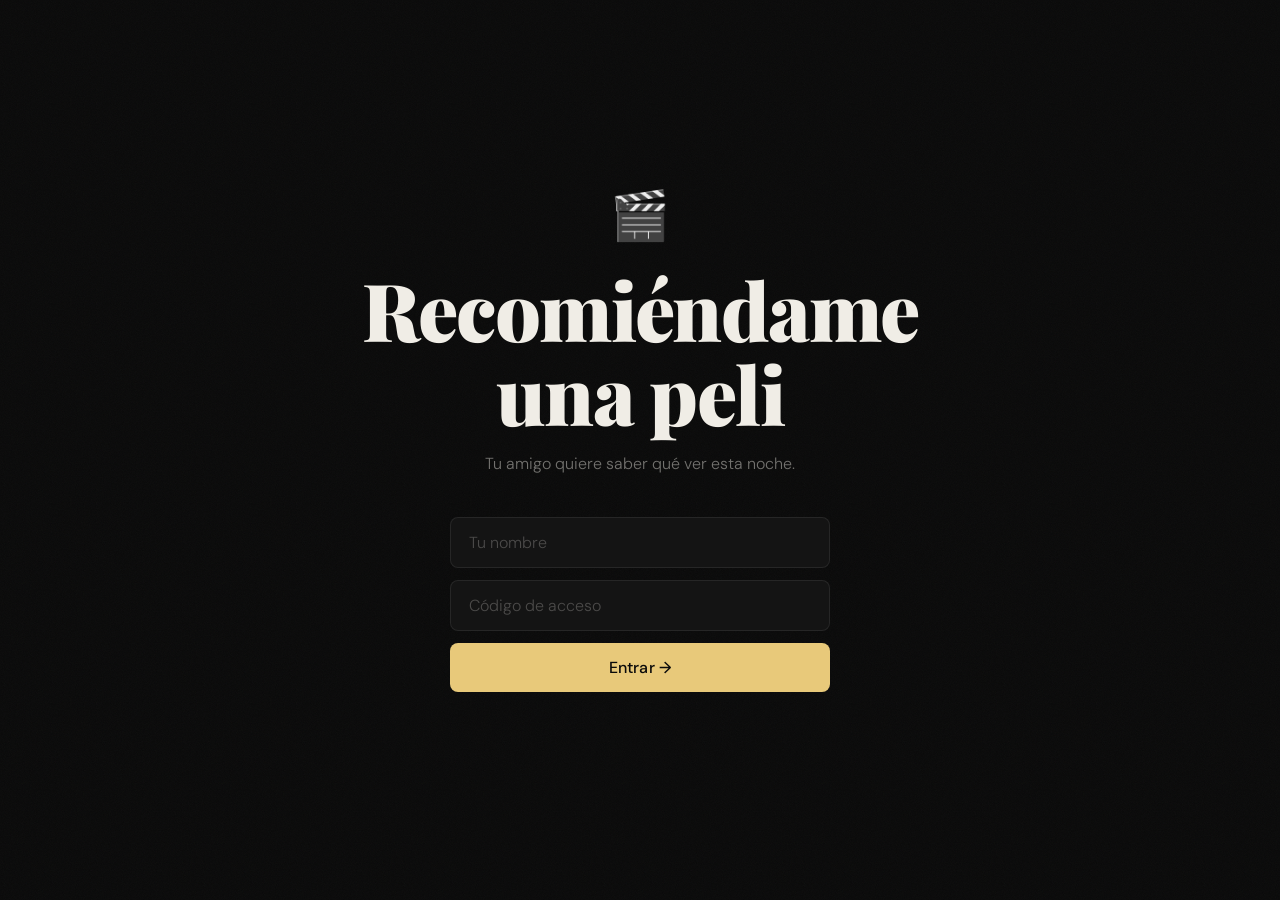
==== index.html @ 8348d316 "movierecom" ====
<!DOCTYPE html>
<html lang="es">
<head>
  <meta charset="UTF-8" />
  <meta name="viewport" content="width=device-width, initial-scale=1.0" />
  <title>Recomiéndame una peli</title>
  <link rel="preconnect" href="https://fonts.googleapis.com" />
  <link href="https://fonts.googleapis.com/css2?family=Playfair+Display:wght@700;900&family=DM+Sans:wght@300;400;500&display=swap" rel="stylesheet" />
  <link rel="stylesheet" href="style.css" />
</head>
<body>

  <!-- SCREEN: Código de acceso -->
  <div id="screen-code" class="screen active">
    <div class="noise"></div>
    <div class="center-wrap">
      <div class="brand">🎬</div>
      <h1 class="title">Recomiéndame<br/>una peli</h1>
      <p class="hint">Tu amigo quiere saber qué ver esta noche.</p>
      <div class="field-group">
        <input type="text" id="input-name" placeholder="Tu nombre" autocomplete="off" />
        <input type="password" id="input-code" placeholder="Código de acceso" />
        <button class="btn-main" onclick="enterApp()">Entrar →</button>
      </div>
      <p id="code-error" class="error-msg"></p>
    </div>
  </div>

  <!-- SCREEN: Buscar y recomendar -->
  <div id="screen-search" class="screen">
    <div class="noise"></div>
    <header class="top-bar">
      <span class="top-logo">🎬 Recomiéndame</span>
      <span class="top-user" id="top-user-name"></span>
    </header>
    <div class="search-wrap">
      <h2 class="search-title">¿Qué película me recomiendas?</h2>
      <div class="search-row">
        <input type="text" id="search-input" placeholder="Busca por título..." oninput="handleSearch(this.value)" autocomplete="off" />
        <div class="spinner" id="spinner"></div>
      </div>
      <div id="results-container"></div>
      <div id="confirm-panel" class="confirm-panel hidden">
        <div id="confirm-content"></div>
        <div id="confirm-feedback"></div>
        <div class="confirm-actions">
          <button class="btn-main" id="confirm-btn" onclick="submitRecommendation()">Sí, esta es →</button>
          <button class="btn-ghost" onclick="cancelConfirm()">Cancelar</button>
        </div>
      </div>
    </div>
  </div>

  <!-- SCREEN: Éxito -->
  <div id="screen-success" class="screen">
    <div class="noise"></div>
    <div class="center-wrap">
      <div class="success-icon">✓</div>
      <h2 class="title" style="font-size: clamp(2rem, 6vw, 3.5rem);">¡Gracias!</h2>
      <p class="hint" id="success-msg"></p>
      <button class="btn-ghost" onclick="recomendar()">Recomendar otra</button>
    </div>
  </div>

  <script src="config.js"></script>
  <script src="supabase.js"></script>
  <script src="tmdb.js"></script>
  <script src="app.js"></script>
</body>
</html>
---- style.css ----
:root {
  --bg: #0a0a0a;
  --surface: #141414;
  --surface2: #1e1e1e;
  --border: rgba(255,255,255,0.08);
  --border-hover: rgba(255,255,255,0.18);
  --text: #f0ede6;
  --text-muted: rgba(240,237,230,0.45);
  --text-dim: rgba(240,237,230,0.25);
  --accent: #e8c97a;
  --accent-dim: rgba(232,201,122,0.15);
  --red: #e85a4f;
  --green: #5acea0;
  --font-display: 'Playfair Display', Georgia, serif;
  --font-body: 'DM Sans', system-ui, sans-serif;
  --radius: 12px;
  --radius-sm: 8px;
}

*, *::before, *::after { box-sizing: border-box; margin: 0; padding: 0; }

html { font-size: 16px; }

body {
  background: var(--bg);
  color: var(--text);
  font-family: var(--font-body);
  font-weight: 300;
  min-height: 100vh;
  overflow-x: hidden;
}

.noise {
  position: fixed;
  inset: 0;
  pointer-events: none;
  z-index: 0;
  opacity: 0.035;
  background-image: url("data:image/svg+xml,%3Csvg viewBox='0 0 256 256' xmlns='http://www.w3.org/2000/svg'%3E%3Cfilter id='noise'%3E%3CfeTurbulence type='fractalNoise' baseFrequency='0.9' numOctaves='4' stitchTiles='stitch'/%3E%3C/filter%3E%3Crect width='100%25' height='100%25' filter='url(%23noise)' opacity='1'/%3E%3C/svg%3E");
  background-size: 200px 200px;
}

/* SCREENS */
.screen { display: none; min-height: 100vh; position: relative; }
.screen.active { display: flex; flex-direction: column; }

/* CENTER LAYOUT */
.center-wrap {
  flex: 1;
  display: flex;
  flex-direction: column;
  align-items: center;
  justify-content: center;
  padding: 2rem 1.5rem;
  text-align: center;
  position: relative;
  z-index: 1;
}

.brand { font-size: 3rem; margin-bottom: 1.25rem; }

.title {
  font-family: var(--font-display);
  font-size: clamp(2.5rem, 8vw, 5rem);
  font-weight: 900;
  line-height: 1.05;
  letter-spacing: -0.02em;
  color: var(--text);
  margin-bottom: 1rem;
}

.hint {
  font-size: 1rem;
  color: var(--text-muted);
  margin-bottom: 2.5rem;
  max-width: 340px;
  line-height: 1.6;
}

/* FORMS */
.field-group {
  display: flex;
  flex-direction: column;
  gap: 12px;
  width: 100%;
  max-width: 380px;
}

input[type=text],
input[type=password] {
  width: 100%;
  background: var(--surface);
  border: 1px solid var(--border);
  border-radius: var(--radius-sm);
  color: var(--text);
  font-family: var(--font-body);
  font-size: 1rem;
  font-weight: 300;
  padding: 14px 18px;
  outline: none;
  transition: border-color 0.2s;
}
input::placeholder { color: var(--text-dim); }
input:focus { border-color: var(--border-hover); }

.btn-main {
  width: 100%;
  padding: 14px 24px;
  background: var(--accent);
  color: #0a0a0a;
  border: none;
  border-radius: var(--radius-sm);
  font-family: var(--font-body);
  font-size: 1rem;
  font-weight: 500;
  cursor: pointer;
  transition: opacity 0.2s, transform 0.1s;
  letter-spacing: 0.01em;
}
.btn-main:hover { opacity: 0.88; }
.btn-main:active { transform: scale(0.98); }
.btn-main:disabled { opacity: 0.35; cursor: not-allowed; }

.btn-ghost {
  background: transparent;
  border: 1px solid var(--border);
  border-radius: var(--radius-sm);
  color: var(--text-muted);
  font-family: var(--font-body);
  font-size: 0.9rem;
  font-weight: 400;
  padding: 10px 20px;
  cursor: pointer;
  transition: border-color 0.2s, color 0.2s;
  width: 100%;
  max-width: 380px;
}
.btn-ghost:hover { border-color: var(--border-hover); color: var(--text); }
.btn-ghost.small { width: auto; padding: 6px 14px; font-size: 0.8rem; }

.error-msg {
  font-size: 0.85rem;
  color: var(--red);
  margin-top: 0.5rem;
  min-height: 1.2em;
}

/* TOP BAR */
.top-bar {
  display: flex;
  align-items: center;
  justify-content: space-between;
  padding: 1.25rem 2rem;
  border-bottom: 1px solid var(--border);
  position: sticky;
  top: 0;
  background: rgba(10,10,10,0.92);
  backdrop-filter: blur(12px);
  z-index: 10;
}
.top-logo {
  font-family: var(--font-display);
  font-size: 1.1rem;
  font-weight: 700;
  letter-spacing: -0.01em;
  color: var(--text);
}
.top-user {
  font-size: 0.85rem;
  color: var(--text-muted);
  background: var(--surface);
  border: 1px solid var(--border);
  border-radius: 20px;
  padding: 4px 14px;
}

/* SEARCH SCREEN */
.search-wrap {
  flex: 1;
  max-width: 640px;
  width: 100%;
  margin: 0 auto;
  padding: 2.5rem 1.5rem;
  position: relative;
  z-index: 1;
}
.search-title {
  font-family: var(--font-display);
  font-size: clamp(1.75rem, 5vw, 2.75rem);
  font-weight: 700;
  margin-bottom: 1.75rem;
  line-height: 1.15;
}
.search-row {
  position: relative;
  margin-bottom: 1.25rem;
}
.search-row input {
  padding-right: 48px;
  font-size: 1.05rem;
}
.spinner {
  position: absolute;
  right: 16px;
  top: 50%;
  transform: translateY(-50%);
  width: 18px;
  height: 18px;
  border: 2px solid var(--border);
  border-top-color: var(--accent);
  border-radius: 50%;
  animation: spin 0.6s linear infinite;
  display: none;
}
.spinner.active { display: block; }
@keyframes spin { to { transform: translateY(-50%) rotate(360deg); } }

/* RESULTS */
.result-item {
  display: flex;
  gap: 14px;
  align-items: flex-start;
  padding: 14px;
  border: 1px solid var(--border);
  border-radius: var(--radius);
  margin-bottom: 10px;
  cursor: pointer;
  transition: border-color 0.15s, background 0.15s;
  background: var(--surface);
}
.result-item:hover { border-color: var(--border-hover); background: var(--surface2); }
.result-item.selected { border-color: var(--accent); }
.result-item.already { opacity: 0.55; cursor: default; }

.result-poster {
  width: 44px;
  height: 66px;
  border-radius: 6px;
  object-fit: cover;
  background: var(--surface2);
  flex-shrink: 0;
}
.result-poster-ph {
  width: 44px;
  height: 66px;
  border-radius: 6px;
  background: var(--surface2);
  flex-shrink: 0;
  display: flex;
  align-items: center;
  justify-content: center;
  font-size: 1.4rem;
}
.result-body { flex: 1; min-width: 0; }
.result-title {
  font-weight: 500;
  font-size: 0.95rem;
  color: var(--text);
  margin-bottom: 3px;
}
.result-meta { font-size: 0.8rem; color: var(--text-muted); margin-bottom: 5px; }
.result-overview {
  font-size: 0.78rem;
  color: var(--text-dim);
  display: -webkit-box;
  -webkit-line-clamp: 2;
  -webkit-box-orient: vertical;
  overflow: hidden;
  line-height: 1.5;
}
.already-badge {
  display: inline-block;
  font-size: 0.72rem;
  background: rgba(232,90,79,0.15);
  color: var(--red);
  border-radius: 20px;
  padding: 2px 9px;
  margin-left: 7px;
  font-weight: 500;
}

/* CONFIRM PANEL */
.confirm-panel {
  background: var(--surface);
  border: 1px solid var(--border);
  border-radius: var(--radius);
  padding: 1.25rem;
  margin-top: 1.25rem;
}
.confirm-panel.hidden { display: none; }
.confirm-movie-row {
  display: flex;
  gap: 14px;
  align-items: flex-start;
  margin-bottom: 1rem;
}
.confirm-poster {
  width: 54px;
  height: 80px;
  border-radius: 6px;
  object-fit: cover;
  background: var(--surface2);
  flex-shrink: 0;
}
.confirm-poster-ph {
  width: 54px;
  height: 80px;
  border-radius: 6px;
  background: var(--surface2);
  flex-shrink: 0;
  display: flex;
  align-items: center;
  justify-content: center;
  font-size: 1.75rem;
}
.confirm-title {
  font-family: var(--font-display);
  font-size: 1.15rem;
  font-weight: 700;
  margin-bottom: 4px;
}
.confirm-meta { font-size: 0.82rem; color: var(--text-muted); margin-bottom: 5px; }
.confirm-overview { font-size: 0.8rem; color: var(--text-dim); line-height: 1.5; }
.confirm-actions { display: flex; gap: 10px; margin-top: 1rem; flex-wrap: wrap; }
.confirm-actions .btn-main { width: auto; flex: 1; min-width: 140px; }
.confirm-actions .btn-ghost { width: auto; }
.confirm-feedback {
  font-size: 0.85rem;
  margin-top: 0.5rem;
  min-height: 1.2em;
}
.confirm-feedback.error { color: var(--red); }
.confirm-feedback.ok { color: var(--green); }

/* SUCCESS SCREEN */
.success-icon {
  width: 72px;
  height: 72px;
  border-radius: 50%;
  background: rgba(90,206,160,0.15);
  border: 1px solid rgba(90,206,160,0.4);
  display: flex;
  align-items: center;
  justify-content: center;
  font-size: 2rem;
  color: var(--green);
  margin-bottom: 1.5rem;
}

/* PANEL */
.panel-body { }
.count-pill {
  font-size: 0.8rem;
  background: var(--accent-dim);
  color: var(--accent);
  border-radius: 20px;
  padding: 4px 12px;
}
.panel-grid {
  display: grid;
  grid-template-columns: repeat(auto-fill, minmax(280px, 1fr));
  gap: 16px;
  padding: 2rem;
  position: relative;
  z-index: 1;
}
.rec-card {
  background: var(--surface);
  border: 1px solid var(--border);
  border-radius: var(--radius);
  padding: 1rem;
  display: flex;
  gap: 14px;
  align-items: flex-start;
  transition: border-color 0.15s;
}
.rec-card:hover { border-color: var(--border-hover); }
.rec-card-poster {
  width: 54px;
  height: 80px;
  border-radius: 6px;
  object-fit: cover;
  background: var(--surface2);
  flex-shrink: 0;
}
.rec-card-poster-ph {
  width: 54px;
  height: 80px;
  border-radius: 6px;
  background: var(--surface2);
  flex-shrink: 0;
  display: flex;
  align-items: center;
  justify-content: center;
  font-size: 1.5rem;
}
.rec-card-body { flex: 1; min-width: 0; }
.rec-card-title {
  font-weight: 500;
  font-size: 0.95rem;
  margin-bottom: 3px;
  color: var(--text);
}
.rec-card-meta { font-size: 0.78rem; color: var(--text-muted); margin-bottom: 6px; }
.rec-card-who {
  font-size: 0.75rem;
  color: var(--text-dim);
  border-top: 1px solid var(--border);
  padding-top: 8px;
  margin-top: 6px;
}
.rec-card-who strong { color: var(--accent); font-weight: 500; }

.empty-state {
  grid-column: 1/-1;
  text-align: center;
  padding: 4rem 1rem;
  color: var(--text-dim);
  font-size: 0.95rem;
}

/* RESPONSIVE */
@media (max-width: 520px) {
  .top-bar { padding: 1rem 1.25rem; }
  .search-wrap { padding: 1.75rem 1.25rem; }
  .panel-grid { padding: 1.25rem; gap: 12px; }
  .confirm-actions { flex-direction: column; }
  .confirm-actions .btn-main,
  .confirm-actions .btn-ghost { width: 100%; }
}
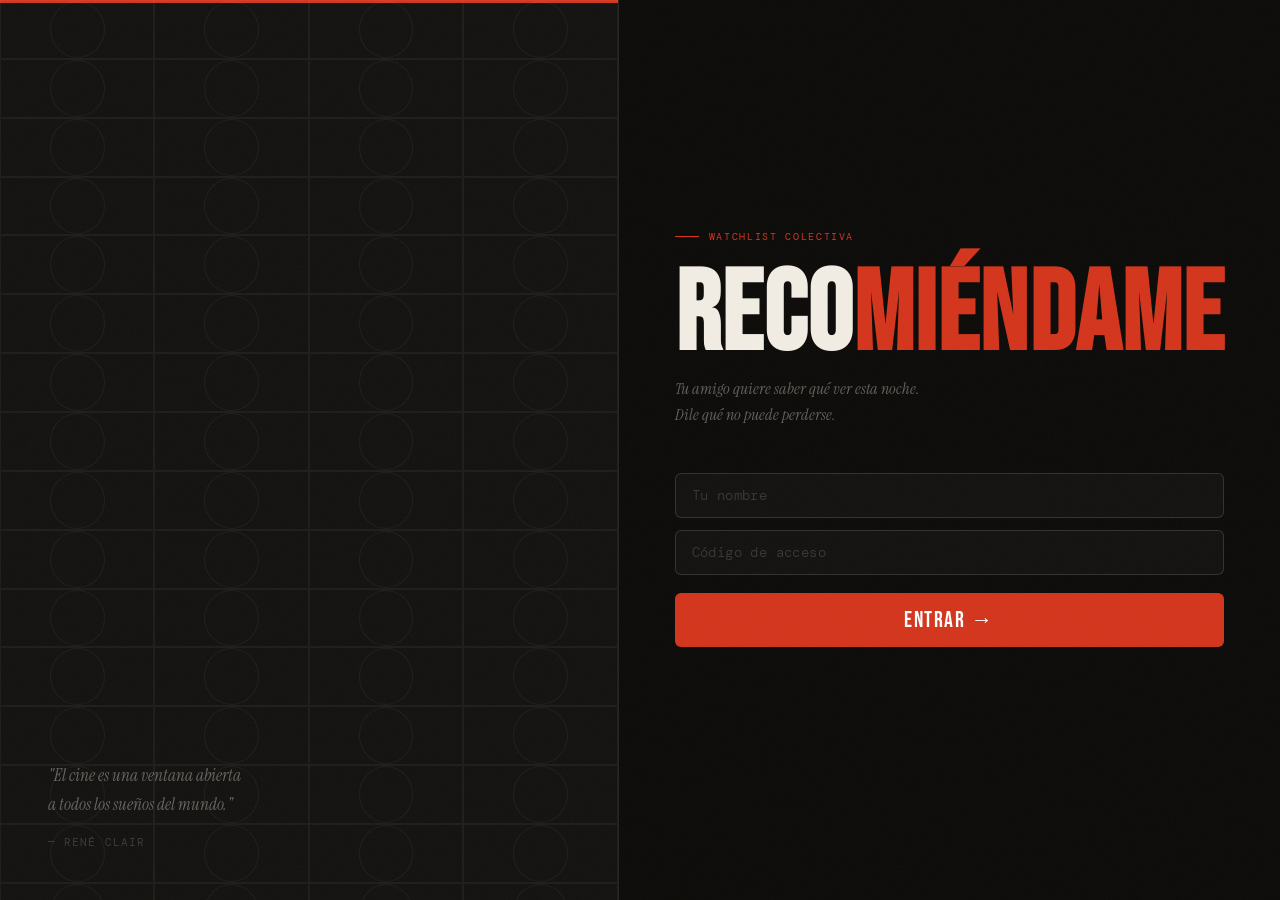
==== commit 0657e26d: "new design" ====
--- a/index.html
+++ b/index.html
@@ -4,67 +4,115 @@
   <meta charset="UTF-8" />
   <meta name="viewport" content="width=device-width, initial-scale=1.0" />
   <title>Recomiéndame una peli</title>
-  <link rel="preconnect" href="https://fonts.googleapis.com" />
-  <link href="https://fonts.googleapis.com/css2?family=Playfair+Display:wght@700;900&family=DM+Sans:wght@300;400;500&display=swap" rel="stylesheet" />
   <link rel="stylesheet" href="style.css" />
 </head>
 <body>
 
-  <!-- SCREEN: Código de acceso -->
+  <!-- ── LOGIN ──────────────────────────────────── -->
   <div id="screen-code" class="screen active">
-    <div class="noise"></div>
-    <div class="center-wrap">
-      <div class="brand">🎬</div>
-      <h1 class="title">Recomiéndame<br/>una peli</h1>
-      <p class="hint">Tu amigo quiere saber qué ver esta noche.</p>
-      <div class="field-group">
-        <input type="text" id="input-name" placeholder="Tu nombre" autocomplete="off" />
-        <input type="password" id="input-code" placeholder="Código de acceso" />
+    <div class="login-layout">
+
+      <div class="login-art">
+        <div class="login-art-stripe"></div>
+        <div class="reel-grid" id="reel-grid"></div>
+        <div class="login-art-quote">
+          "El cine es una ventana abierta<br/>a todos los sueños del mundo."
+          <cite>— René Clair</cite>
+        </div>
+      </div>
+
+      <div class="login-form-side">
+        <div class="eyebrow">Watchlist colectiva</div>
+        <h1 class="login-title">RECO<em>MIÉNDAME</em></h1>
+        <p class="login-sub">Tu amigo quiere saber qué ver esta noche.<br/>Dile qué no puede perderse.</p>
+        <div class="field">
+          <input type="text" id="input-name" placeholder="Tu nombre" autocomplete="off" />
+        </div>
+        <div class="field">
+          <input type="password" id="input-code" placeholder="Código de acceso" />
+        </div>
         <button class="btn-main" onclick="enterApp()">Entrar →</button>
+        <p id="code-error" class="error-msg"></p>
       </div>
-      <p id="code-error" class="error-msg"></p>
+
     </div>
   </div>
 
-  <!-- SCREEN: Buscar y recomendar -->
+  <!-- ── SEARCH ─────────────────────────────────── -->
   <div id="screen-search" class="screen">
-    <div class="noise"></div>
     <header class="top-bar">
-      <span class="top-logo">🎬 Recomiéndame</span>
-      <span class="top-user" id="top-user-name"></span>
+      <div class="top-logo">RECO<span>MIÉNDAME</span></div>
+      <div class="top-right">
+        <span class="top-user" id="top-user-name"></span>
+        <button class="btn-ghost sm" onclick="logoutToLogin()">Salir</button>
+      </div>
     </header>
-    <div class="search-wrap">
-      <h2 class="search-title">¿Qué película me recomiendas?</h2>
-      <div class="search-row">
-        <input type="text" id="search-input" placeholder="Busca por título..." oninput="handleSearch(this.value)" autocomplete="off" />
-        <div class="spinner" id="spinner"></div>
-      </div>
-      <div id="results-container"></div>
-      <div id="confirm-panel" class="confirm-panel hidden">
-        <div id="confirm-content"></div>
-        <div id="confirm-feedback"></div>
-        <div class="confirm-actions">
-          <button class="btn-main" id="confirm-btn" onclick="submitRecommendation()">Sí, esta es →</button>
-          <button class="btn-ghost" onclick="cancelConfirm()">Cancelar</button>
+
+    <div class="search-body">
+      <aside class="search-sidebar">
+        <div class="search-heading">¿QUÉ<em>VER?</em></div>
+        <p class="search-hint">Busca la película que le recomendarías a tu amigo. Si ya fue recomendada por alguien, aparecerá marcada.</p>
+        <div class="search-input-wrap">
+          <input type="text" id="search-input" placeholder="Busca por título…" oninput="handleSearch(this.value)" autocomplete="off" />
+          <div class="spinner" id="spinner"></div>
         </div>
-      </div>
+      </aside>
+
+      <main class="search-main">
+        <div id="results-label" class="results-label" style="display:none;">Resultados</div>
+        <div id="results-container"></div>
+
+        <div id="confirm-panel" class="confirm-panel hidden">
+          <div class="confirm-banner">
+            <div class="confirm-banner-blur" id="confirm-blur"></div>
+            <div class="confirm-banner-front">
+              <div id="confirm-front-poster"></div>
+              <div>
+                <div class="confirm-front-title" id="confirm-front-title"></div>
+                <div class="confirm-front-meta" id="confirm-front-meta"></div>
+              </div>
+            </div>
+          </div>
+          <div class="confirm-body">
+            <div class="confirm-overview-quote" id="confirm-overview"></div>
+            <div id="confirm-feedback" class="confirm-feedback"></div>
+            <div class="confirm-actions">
+              <button class="btn-main" id="confirm-btn" onclick="submitRecommendation()">Esta es →</button>
+              <button class="btn-ghost" onclick="cancelConfirm()">Cancelar</button>
+            </div>
+          </div>
+        </div>
+      </main>
     </div>
   </div>
 
-  <!-- SCREEN: Éxito -->
+  <!-- ── SUCCESS ────────────────────────────────── -->
   <div id="screen-success" class="screen">
-    <div class="noise"></div>
-    <div class="center-wrap">
-      <div class="success-icon">✓</div>
-      <h2 class="title" style="font-size: clamp(2rem, 6vw, 3.5rem);">¡Gracias!</h2>
-      <p class="hint" id="success-msg"></p>
+    <header class="top-bar">
+      <div class="top-logo">RECO<span>MIÉNDAME</span></div>
+    </header>
+    <div class="success-wrap">
+      <div class="success-circle">✓</div>
+      <h2 class="success-title">LISTO</h2>
+      <p class="success-msg" id="success-msg"></p>
       <button class="btn-ghost" onclick="recomendar()">Recomendar otra</button>
     </div>
   </div>
 
+  <script>
+    // Reel grid decorativo
+    const rg = document.getElementById('reel-grid');
+    if (rg) {
+      for (let i = 0; i < 64; i++) {
+        const d = document.createElement('div');
+        d.className = 'reel-cell';
+        rg.appendChild(d);
+      }
+    }
+  </script>
   <script src="config.js"></script>
   <script src="supabase.js"></script>
   <script src="tmdb.js"></script>
   <script src="app.js"></script>
 </body>
-</html>
+</html>
--- a/style.css
+++ b/style.css
@@ -1,430 +1,627 @@
+@import url('https://fonts.googleapis.com/css2?family=Bebas+Neue&family=Instrument+Serif:ital@0;1&family=DM+Mono:wght@300;400&display=swap');
+
 :root {
-  --bg: #0a0a0a;
-  --surface: #141414;
-  --surface2: #1e1e1e;
-  --border: rgba(255,255,255,0.08);
-  --border-hover: rgba(255,255,255,0.18);
-  --text: #f0ede6;
-  --text-muted: rgba(240,237,230,0.45);
-  --text-dim: rgba(240,237,230,0.25);
-  --accent: #e8c97a;
-  --accent-dim: rgba(232,201,122,0.15);
-  --red: #e85a4f;
-  --green: #5acea0;
-  --font-display: 'Playfair Display', Georgia, serif;
-  --font-body: 'DM Sans', system-ui, sans-serif;
-  --radius: 12px;
-  --radius-sm: 8px;
+  --bg:     #0c0b09;
+  --bg2:    #131210;
+  --bg3:    #1a1916;
+  --line:   rgba(255,255,255,0.07);
+  --line2:  rgba(255,255,255,0.13);
+  --text:   #f2ede4;
+  --muted:  rgba(242,237,228,0.38);
+  --dim:    rgba(242,237,228,0.18);
+  --accent: #d4351c;
+  --accent2:#ff5c42;
+  --gold:   #c9a84c;
+  --green:  #3ecf7a;
+  --font-h: 'Bebas Neue', 'Arial Black', sans-serif;
+  --font-b: 'Instrument Serif', Georgia, serif;
+  --font-m: 'DM Mono', 'Courier New', monospace;
+  --r:  10px;
+  --r2: 6px;
 }
 
 *, *::before, *::after { box-sizing: border-box; margin: 0; padding: 0; }
-
-html { font-size: 16px; }
+html { font-size: 16px; scroll-behavior: smooth; }
 
 body {
   background: var(--bg);
   color: var(--text);
-  font-family: var(--font-body);
-  font-weight: 300;
+  font-family: var(--font-b);
   min-height: 100vh;
   overflow-x: hidden;
 }
 
-.noise {
+body::before {
+  content: '';
   position: fixed;
   inset: 0;
   pointer-events: none;
-  z-index: 0;
-  opacity: 0.035;
-  background-image: url("data:image/svg+xml,%3Csvg viewBox='0 0 256 256' xmlns='http://www.w3.org/2000/svg'%3E%3Cfilter id='noise'%3E%3CfeTurbulence type='fractalNoise' baseFrequency='0.9' numOctaves='4' stitchTiles='stitch'/%3E%3C/filter%3E%3Crect width='100%25' height='100%25' filter='url(%23noise)' opacity='1'/%3E%3C/svg%3E");
-  background-size: 200px 200px;
+  z-index: 9999;
+  opacity: 0.038;
+  background-image: url("data:image/svg+xml,%3Csvg xmlns='http://www.w3.org/2000/svg' width='300' height='300'%3E%3Cfilter id='n'%3E%3CfeTurbulence type='fractalNoise' baseFrequency='0.75' numOctaves='4' stitchTiles='stitch'/%3E%3C/filter%3E%3Crect width='300' height='300' filter='url(%23n)'/%3E%3C/svg%3E");
+  background-size: 300px 300px;
 }
 
 /* SCREENS */
-.screen { display: none; min-height: 100vh; position: relative; }
-.screen.active { display: flex; flex-direction: column; }
-
-/* CENTER LAYOUT */
-.center-wrap {
+.screen { display: none; min-height: 100vh; flex-direction: column; }
+.screen.active { display: flex; }
+
+/* ═══ LOGIN ══════════════════════════════════════ */
+.login-layout {
   flex: 1;
+  display: grid;
+  grid-template-columns: 1fr 1fr;
+  min-height: 100vh;
+}
+@media (max-width: 700px) {
+  .login-layout { grid-template-columns: 1fr; }
+  .login-art { display: none; }
+}
+
+.login-art {
+  background: var(--bg2);
+  border-right: 1px solid var(--line);
+  position: relative;
+  overflow: hidden;
   display: flex;
   flex-direction: column;
+  justify-content: flex-end;
+  padding: 3rem;
+}
+
+.login-art-stripe {
+  position: absolute;
+  top: 0; left: 0; right: 0;
+  height: 3px;
+  background: var(--accent);
+}
+
+.reel-grid {
+  position: absolute;
+  inset: 0;
+  display: grid;
+  grid-template-columns: repeat(4, 1fr);
+  opacity: 0.05;
+  pointer-events: none;
+}
+
+.reel-cell {
+  border: 0.5px solid var(--text);
+  display: flex;
   align-items: center;
   justify-content: center;
-  padding: 2rem 1.5rem;
-  text-align: center;
+}
+
+.reel-cell::after {
+  content: '';
+  width: 36%;
+  padding-bottom: 36%;
+  border-radius: 50%;
+  border: 1px solid var(--text);
+}
+
+.login-art-quote {
+  font-family: var(--font-b);
+  font-style: italic;
+  font-size: 1.05rem;
+  color: var(--muted);
+  line-height: 1.75;
   position: relative;
   z-index: 1;
 }
-
-.brand { font-size: 3rem; margin-bottom: 1.25rem; }
-
-.title {
-  font-family: var(--font-display);
-  font-size: clamp(2.5rem, 8vw, 5rem);
-  font-weight: 900;
-  line-height: 1.05;
-  letter-spacing: -0.02em;
+.login-art-quote cite {
+  display: block;
+  font-family: var(--font-m);
+  font-style: normal;
+  font-size: 0.68rem;
+  color: var(--dim);
+  margin-top: 0.85rem;
+  letter-spacing: 0.1em;
+  text-transform: uppercase;
+}
+
+.login-form-side {
+  display: flex;
+  flex-direction: column;
+  justify-content: center;
+  padding: 3.5rem;
+}
+@media (max-width: 900px) { .login-form-side { padding: 2rem 1.75rem; } }
+
+.eyebrow {
+  font-family: var(--font-m);
+  font-size: 0.65rem;
+  letter-spacing: 0.16em;
+  text-transform: uppercase;
+  color: var(--accent);
+  margin-bottom: 1.5rem;
+  display: flex;
+  align-items: center;
+  gap: 10px;
+}
+.eyebrow::before {
+  content: '';
+  display: block;
+  width: 24px; height: 1px;
+  background: var(--accent);
+}
+
+.login-title {
+  font-family: var(--font-h);
+  font-size: clamp(3.8rem, 9vw, 7rem);
+  line-height: 0.9;
+  letter-spacing: 0.01em;
   color: var(--text);
-  margin-bottom: 1rem;
-}
-
-.hint {
+  margin-bottom: 0.5rem;
+}
+.login-title em { color: var(--accent); font-style: normal; }
+
+.login-sub {
+  font-style: italic;
   font-size: 1rem;
-  color: var(--text-muted);
-  margin-bottom: 2.5rem;
-  max-width: 340px;
-  line-height: 1.6;
-}
-
-/* FORMS */
-.field-group {
-  display: flex;
-  flex-direction: column;
-  gap: 12px;
-  width: 100%;
-  max-width: 380px;
-}
+  color: var(--muted);
+  margin-bottom: 2.75rem;
+  line-height: 1.65;
+}
+
+.field { margin-bottom: 12px; }
 
 input[type=text],
 input[type=password] {
   width: 100%;
-  background: var(--surface);
-  border: 1px solid var(--border);
-  border-radius: var(--radius-sm);
+  background: var(--bg2);
+  border: 1px solid var(--line2);
+  border-radius: var(--r2);
   color: var(--text);
-  font-family: var(--font-body);
-  font-size: 1rem;
+  font-family: var(--font-m);
+  font-size: 0.85rem;
   font-weight: 300;
-  padding: 14px 18px;
+  padding: 13px 16px;
   outline: none;
-  transition: border-color 0.2s;
-}
-input::placeholder { color: var(--text-dim); }
-input:focus { border-color: var(--border-hover); }
+  transition: border-color 0.2s, background 0.2s;
+  letter-spacing: 0.03em;
+}
+input::placeholder { color: var(--dim); }
+input:focus { border-color: var(--accent); background: var(--bg3); }
 
 .btn-main {
   width: 100%;
   padding: 14px 24px;
   background: var(--accent);
-  color: #0a0a0a;
+  color: #fff;
   border: none;
-  border-radius: var(--radius-sm);
-  font-family: var(--font-body);
-  font-size: 1rem;
-  font-weight: 500;
+  border-radius: var(--r2);
+  font-family: var(--font-h);
+  font-size: 1.35rem;
+  letter-spacing: 0.07em;
   cursor: pointer;
-  transition: opacity 0.2s, transform 0.1s;
-  letter-spacing: 0.01em;
-}
-.btn-main:hover { opacity: 0.88; }
+  transition: background 0.18s, transform 0.1s;
+  margin-top: 6px;
+}
+.btn-main:hover { background: var(--accent2); }
 .btn-main:active { transform: scale(0.98); }
-.btn-main:disabled { opacity: 0.35; cursor: not-allowed; }
+.btn-main:disabled { opacity: 0.3; cursor: not-allowed; }
 
 .btn-ghost {
   background: transparent;
-  border: 1px solid var(--border);
-  border-radius: var(--radius-sm);
-  color: var(--text-muted);
-  font-family: var(--font-body);
-  font-size: 0.9rem;
-  font-weight: 400;
-  padding: 10px 20px;
+  border: 1px solid var(--line2);
+  border-radius: var(--r2);
+  color: var(--muted);
+  font-family: var(--font-m);
+  font-size: 0.75rem;
+  letter-spacing: 0.05em;
+  padding: 9px 18px;
   cursor: pointer;
-  transition: border-color 0.2s, color 0.2s;
-  width: 100%;
-  max-width: 380px;
-}
-.btn-ghost:hover { border-color: var(--border-hover); color: var(--text); }
-.btn-ghost.small { width: auto; padding: 6px 14px; font-size: 0.8rem; }
+  transition: border-color 0.18s, color 0.18s;
+  white-space: nowrap;
+}
+.btn-ghost:hover { border-color: var(--line2); color: var(--text); }
+.btn-ghost.sm { padding: 6px 13px; font-size: 0.7rem; }
 
 .error-msg {
-  font-size: 0.85rem;
-  color: var(--red);
-  margin-top: 0.5rem;
-  min-height: 1.2em;
-}
-
-/* TOP BAR */
+  font-family: var(--font-m);
+  font-size: 0.73rem;
+  color: var(--accent2);
+  margin-top: 10px;
+  min-height: 1.1em;
+  letter-spacing: 0.02em;
+}
+
+/* ═══ TOP BAR ════════════════════════════════════ */
 .top-bar {
   display: flex;
   align-items: center;
   justify-content: space-between;
-  padding: 1.25rem 2rem;
-  border-bottom: 1px solid var(--border);
+  padding: 0 2.5rem;
+  height: 56px;
+  border-bottom: 1px solid var(--line);
   position: sticky;
   top: 0;
-  background: rgba(10,10,10,0.92);
-  backdrop-filter: blur(12px);
-  z-index: 10;
-}
+  background: rgba(12,11,9,0.94);
+  backdrop-filter: blur(18px);
+  z-index: 100;
+}
+
 .top-logo {
-  font-family: var(--font-display);
-  font-size: 1.1rem;
-  font-weight: 700;
-  letter-spacing: -0.01em;
+  font-family: var(--font-h);
+  font-size: 1.65rem;
+  letter-spacing: 0.05em;
   color: var(--text);
 }
+.top-logo span { color: var(--accent); }
+
+.top-right { display: flex; align-items: center; gap: 12px; }
+
 .top-user {
-  font-size: 0.85rem;
-  color: var(--text-muted);
-  background: var(--surface);
-  border: 1px solid var(--border);
+  font-family: var(--font-m);
+  font-size: 0.68rem;
+  color: var(--muted);
+  letter-spacing: 0.05em;
+  border: 1px solid var(--line);
   border-radius: 20px;
-  padding: 4px 14px;
-}
-
-/* SEARCH SCREEN */
-.search-wrap {
+  padding: 4px 13px;
+}
+
+.count-pill {
+  font-family: var(--font-m);
+  font-size: 0.67rem;
+  letter-spacing: 0.07em;
+  color: var(--gold);
+  border: 1px solid rgba(201,168,76,0.28);
+  border-radius: 20px;
+  padding: 4px 12px;
+}
+
+/* ═══ SEARCH LAYOUT ══════════════════════════════ */
+.search-body {
   flex: 1;
-  max-width: 640px;
-  width: 100%;
-  margin: 0 auto;
-  padding: 2.5rem 1.5rem;
-  position: relative;
-  z-index: 1;
-}
-.search-title {
-  font-family: var(--font-display);
-  font-size: clamp(1.75rem, 5vw, 2.75rem);
-  font-weight: 700;
-  margin-bottom: 1.75rem;
-  line-height: 1.15;
-}
-.search-row {
-  position: relative;
-  margin-bottom: 1.25rem;
-}
-.search-row input {
-  padding-right: 48px;
-  font-size: 1.05rem;
-}
+  display: grid;
+  grid-template-columns: 360px 1fr;
+  min-height: calc(100vh - 56px);
+}
+@media (max-width: 860px) {
+  .search-body { grid-template-columns: 1fr; }
+  .search-sidebar { position: static; height: auto; border-right: none; border-bottom: 1px solid var(--line); }
+}
+
+.search-sidebar {
+  border-right: 1px solid var(--line);
+  padding: 2.5rem 2rem;
+  display: flex;
+  flex-direction: column;
+  gap: 1.5rem;
+  position: sticky;
+  top: 56px;
+  height: calc(100vh - 56px);
+  overflow-y: auto;
+}
+
+.search-heading {
+  font-family: var(--font-h);
+  font-size: clamp(2.4rem, 5.5vw, 3.6rem);
+  line-height: 0.93;
+  letter-spacing: 0.01em;
+  color: var(--text);
+}
+.search-heading em { font-style: normal; color: var(--accent); display: block; }
+
+.search-hint {
+  font-style: italic;
+  font-size: 0.88rem;
+  color: var(--muted);
+  line-height: 1.65;
+}
+
+.search-input-wrap { position: relative; }
+.search-input-wrap input { padding-right: 42px; font-size: 0.88rem; }
+
 .spinner {
   position: absolute;
-  right: 16px;
-  top: 50%;
+  right: 13px; top: 50%;
   transform: translateY(-50%);
-  width: 18px;
-  height: 18px;
-  border: 2px solid var(--border);
+  width: 16px; height: 16px;
+  border: 2px solid var(--line2);
   border-top-color: var(--accent);
   border-radius: 50%;
-  animation: spin 0.6s linear infinite;
+  animation: spin 0.55s linear infinite;
   display: none;
 }
 .spinner.active { display: block; }
 @keyframes spin { to { transform: translateY(-50%) rotate(360deg); } }
 
-/* RESULTS */
+.search-main {
+  padding: 2.5rem;
+  overflow-y: auto;
+}
+@media (max-width: 860px) { .search-main { padding: 1.5rem 1.25rem; } }
+
+/* ═══ RESULTS ════════════════════════════════════ */
+.results-label {
+  font-family: var(--font-m);
+  font-size: 0.62rem;
+  letter-spacing: 0.13em;
+  text-transform: uppercase;
+  color: var(--dim);
+  margin-bottom: 0.9rem;
+}
+
 .result-item {
   display: flex;
-  gap: 14px;
+  gap: 13px;
   align-items: flex-start;
-  padding: 14px;
-  border: 1px solid var(--border);
-  border-radius: var(--radius);
-  margin-bottom: 10px;
+  padding: 13px;
+  border: 1px solid var(--line);
+  border-radius: var(--r);
+  margin-bottom: 9px;
   cursor: pointer;
-  transition: border-color 0.15s, background 0.15s;
-  background: var(--surface);
-}
-.result-item:hover { border-color: var(--border-hover); background: var(--surface2); }
-.result-item.selected { border-color: var(--accent); }
-.result-item.already { opacity: 0.55; cursor: default; }
-
-.result-poster {
-  width: 44px;
-  height: 66px;
-  border-radius: 6px;
-  object-fit: cover;
-  background: var(--surface2);
-  flex-shrink: 0;
-}
-.result-poster-ph {
-  width: 44px;
-  height: 66px;
-  border-radius: 6px;
-  background: var(--surface2);
-  flex-shrink: 0;
+  transition: border-color 0.14s, background 0.14s, transform 0.12s;
+  background: var(--bg2);
+  position: relative;
+  overflow: hidden;
+}
+.result-item::before {
+  content: '';
+  position: absolute;
+  left: 0; top: 0; bottom: 0;
+  width: 3px;
+  background: var(--accent);
+  transform: scaleY(0);
+  transform-origin: bottom;
+  transition: transform 0.14s;
+}
+.result-item:hover { border-color: var(--line2); background: var(--bg3); transform: translateX(3px); }
+.result-item:hover::before { transform: scaleY(1); }
+.result-item.selected { border-color: var(--accent); background: var(--bg3); transform: translateX(3px); }
+.result-item.selected::before { transform: scaleY(1); }
+.result-item.already { opacity: 0.38; cursor: default; pointer-events: none; }
+
+.result-poster { width: 44px; height: 66px; border-radius: 5px; object-fit: cover; background: var(--bg3); flex-shrink: 0; }
+.result-poster-ph { width: 44px; height: 66px; border-radius: 5px; background: var(--bg3); flex-shrink: 0; display: flex; align-items: center; justify-content: center; font-size: 1.2rem; }
+
+.result-body { flex: 1; min-width: 0; }
+.result-title { font-size: 0.94rem; color: var(--text); margin-bottom: 3px; line-height: 1.35; }
+.result-meta { font-family: var(--font-m); font-size: 0.68rem; color: var(--muted); margin-bottom: 4px; letter-spacing: 0.02em; }
+.result-overview { font-style: italic; font-size: 0.76rem; color: var(--dim); display: -webkit-box; -webkit-line-clamp: 2; -webkit-box-orient: vertical; overflow: hidden; line-height: 1.5; }
+
+.already-tag {
+  font-family: var(--font-m);
+  font-size: 0.6rem;
+  background: rgba(212,53,28,0.12);
+  color: var(--accent2);
+  border-radius: 3px;
+  padding: 2px 6px;
+  margin-left: 7px;
+  letter-spacing: 0.05em;
+  text-transform: uppercase;
+  vertical-align: middle;
+}
+
+/* ═══ CONFIRM PANEL ══════════════════════════════ */
+.confirm-panel { border: 1px solid var(--line2); border-radius: var(--r); background: var(--bg2); overflow: hidden; margin-top: 1.5rem; }
+.confirm-panel.hidden { display: none; }
+
+.confirm-banner {
+  position: relative;
+  height: 130px;
+  overflow: hidden;
+  background: var(--bg3);
+}
+.confirm-banner-blur {
+  position: absolute; inset: 0;
+  background-size: cover;
+  background-position: center;
+  filter: blur(22px) brightness(0.35) saturate(0.6);
+  transform: scale(1.15);
+}
+.confirm-banner-front {
+  position: absolute; inset: 0;
   display: flex;
   align-items: center;
-  justify-content: center;
-  font-size: 1.4rem;
-}
-.result-body { flex: 1; min-width: 0; }
-.result-title {
-  font-weight: 500;
-  font-size: 0.95rem;
-  color: var(--text);
-  margin-bottom: 3px;
-}
-.result-meta { font-size: 0.8rem; color: var(--text-muted); margin-bottom: 5px; }
-.result-overview {
-  font-size: 0.78rem;
-  color: var(--text-dim);
+  padding: 1rem 1.25rem;
+  gap: 1rem;
+  background: linear-gradient(90deg, rgba(12,11,9,0.65) 0%, transparent 100%);
+}
+.confirm-front-poster { width: 64px; height: 96px; border-radius: 6px; object-fit: cover; flex-shrink: 0; box-shadow: 0 6px 24px rgba(0,0,0,0.6); }
+.confirm-front-poster-ph { width: 64px; height: 96px; border-radius: 6px; background: var(--bg3); flex-shrink: 0; display: flex; align-items: center; justify-content: center; font-size: 1.8rem; }
+.confirm-front-title { font-family: var(--font-h); font-size: 1.5rem; letter-spacing: 0.03em; color: #fff; line-height: 1; margin-bottom: 5px; }
+.confirm-front-meta { font-family: var(--font-m); font-size: 0.68rem; color: rgba(255,255,255,0.5); letter-spacing: 0.04em; }
+
+.confirm-body { padding: 1.15rem 1.25rem; }
+
+.confirm-overview-quote {
+  font-style: italic;
+  font-size: 0.86rem;
+  color: var(--muted);
+  line-height: 1.65;
+  border-left: 2px solid var(--accent);
+  padding-left: 0.9rem;
+  margin-bottom: 1.15rem;
+}
+
+.confirm-feedback { font-family: var(--font-m); font-size: 0.73rem; margin-bottom: 0.75rem; letter-spacing: 0.02em; min-height: 1em; }
+.confirm-feedback.error { color: var(--accent2); }
+.confirm-feedback.ok    { color: var(--green); }
+
+.confirm-actions { display: flex; gap: 9px; flex-wrap: wrap; }
+.confirm-actions .btn-main { flex: 1; min-width: 110px; font-size: 1.1rem; }
+.confirm-actions .btn-ghost { flex-shrink: 0; }
+
+/* ═══ SUCCESS ════════════════════════════════════ */
+.success-wrap {
+  flex: 1;
+  display: flex; flex-direction: column;
+  align-items: center; justify-content: center;
+  padding: 3rem 2rem;
+  text-align: center;
+}
+.success-circle {
+  width: 86px; height: 86px;
+  border-radius: 50%;
+  border: 1px solid rgba(62,207,122,0.32);
+  background: rgba(62,207,122,0.07);
+  display: flex; align-items: center; justify-content: center;
+  font-size: 2rem; color: var(--green);
+  margin-bottom: 1.75rem;
+  animation: popIn 0.42s cubic-bezier(0.34, 1.56, 0.64, 1);
+}
+@keyframes popIn { from { transform: scale(0.5); opacity: 0; } to { transform: scale(1); opacity: 1; } }
+
+.success-title { font-family: var(--font-h); font-size: clamp(3.2rem, 10vw, 6.5rem); letter-spacing: 0.02em; color: var(--text); margin-bottom: 0.65rem; }
+.success-msg { font-style: italic; font-size: 1rem; color: var(--muted); margin-bottom: 2.5rem; max-width: 360px; line-height: 1.65; }
+
+/* ═══ PANEL ══════════════════════════════════════ */
+.panel-filters {
+  display: flex;
+  align-items: center;
+  gap: 8px;
+  padding: 0.8rem 2.5rem;
+  border-bottom: 1px solid var(--line);
+  overflow-x: auto;
+}
+
+.filter-btn {
+  font-family: var(--font-m);
+  font-size: 0.67rem;
+  letter-spacing: 0.08em;
+  text-transform: uppercase;
+  padding: 5px 13px;
+  border: 1px solid var(--line2);
+  border-radius: 20px;
+  background: transparent;
+  color: var(--muted);
+  cursor: pointer;
+  white-space: nowrap;
+  transition: all 0.14s;
+}
+.filter-btn:hover { color: var(--text); border-color: var(--line2); }
+.filter-btn.active                 { background: var(--bg3); color: var(--text); }
+.filter-btn.active.f-liked         { color: var(--green);  border-color: rgba(62,207,122,0.4);  background: rgba(62,207,122,0.07); }
+.filter-btn.active.f-disliked      { color: var(--accent2); border-color: rgba(255,92,66,0.4);   background: rgba(255,92,66,0.07); }
+.filter-btn.active.f-downloaded    { color: var(--gold);   border-color: rgba(201,168,76,0.4); background: rgba(201,168,76,0.07); }
+
+.panel-content { padding: 2.5rem; }
+@media (max-width: 640px) {
+  .panel-content { padding: 1.25rem; }
+  .panel-filters { padding: 0.75rem 1.25rem; }
+  .top-bar { padding: 0 1.25rem; }
+}
+
+.section-label {
+  font-family: var(--font-m);
+  font-size: 0.6rem;
+  letter-spacing: 0.14em;
+  text-transform: uppercase;
+  color: var(--dim);
+  margin-bottom: 1.1rem;
+  padding-bottom: 0.7rem;
+  border-bottom: 1px solid var(--line);
+}
+
+.movie-grid {
+  display: grid;
+  grid-template-columns: repeat(auto-fill, minmax(305px, 1fr));
+  gap: 1px;
+  background: var(--line);
+  border: 1px solid var(--line);
+  border-radius: var(--r);
+  overflow: hidden;
+  margin-bottom: 2.5rem;
+}
+
+.movie-card {
+  background: var(--bg2);
+  display: flex;
+  flex-direction: column;
+  position: relative;
+  transition: background 0.14s;
+}
+.movie-card:hover { background: var(--bg3); }
+
+.movie-card-top { display: flex; }
+
+.movie-card-poster-col { flex-shrink: 0; width: 72px; }
+.movie-card-poster { width: 72px; height: 108px; object-fit: cover; display: block; }
+.movie-card-poster-ph { width: 72px; height: 108px; background: var(--bg3); display: flex; align-items: center; justify-content: center; font-size: 1.5rem; }
+
+.movie-card-info {
+  flex: 1; min-width: 0;
+  padding: 0.9rem 1rem;
+  display: flex; flex-direction: column; gap: 3px;
+}
+
+.movie-card-year { font-family: var(--font-m); font-size: 0.62rem; letter-spacing: 0.1em; color: var(--accent); text-transform: uppercase; }
+.movie-card-title { font-size: 0.95rem; color: var(--text); line-height: 1.3; }
+.movie-card-rating { font-family: var(--font-m); font-size: 0.68rem; color: var(--muted); letter-spacing: 0.02em; }
+.movie-card-who { margin-top: auto; font-family: var(--font-m); font-size: 0.62rem; color: var(--dim); letter-spacing: 0.02em; }
+.movie-card-who strong { color: var(--muted); }
+
+.movie-card-overview {
+  font-style: italic;
+  font-size: 0.76rem;
+  color: var(--dim);
+  padding: 0.65rem 1rem;
+  line-height: 1.55;
+  border-top: 1px solid var(--line);
   display: -webkit-box;
   -webkit-line-clamp: 2;
   -webkit-box-orient: vertical;
   overflow: hidden;
-  line-height: 1.5;
-}
-.already-badge {
-  display: inline-block;
-  font-size: 0.72rem;
-  background: rgba(232,90,79,0.15);
-  color: var(--red);
-  border-radius: 20px;
-  padding: 2px 9px;
-  margin-left: 7px;
-  font-weight: 500;
-}
-
-/* CONFIRM PANEL */
-.confirm-panel {
-  background: var(--surface);
-  border: 1px solid var(--border);
-  border-radius: var(--radius);
-  padding: 1.25rem;
-  margin-top: 1.25rem;
-}
-.confirm-panel.hidden { display: none; }
-.confirm-movie-row {
-  display: flex;
-  gap: 14px;
-  align-items: flex-start;
-  margin-bottom: 1rem;
-}
-.confirm-poster {
-  width: 54px;
-  height: 80px;
-  border-radius: 6px;
-  object-fit: cover;
-  background: var(--surface2);
-  flex-shrink: 0;
-}
-.confirm-poster-ph {
-  width: 54px;
-  height: 80px;
-  border-radius: 6px;
-  background: var(--surface2);
-  flex-shrink: 0;
-  display: flex;
+}
+
+/* Status buttons row */
+.movie-card-status {
+  display: flex;
+  border-top: 1px solid var(--line);
+}
+
+.status-btn {
+  flex: 1;
+  padding: 9px 4px;
+  background: transparent;
+  border: none;
+  border-right: 1px solid var(--line);
+  font-family: var(--font-m);
+  font-size: 0.58rem;
+  letter-spacing: 0.06em;
+  text-transform: uppercase;
+  color: var(--dim);
+  cursor: pointer;
+  transition: background 0.14s, color 0.14s;
+  display: flex;
+  flex-direction: column;
   align-items: center;
-  justify-content: center;
-  font-size: 1.75rem;
-}
-.confirm-title {
-  font-family: var(--font-display);
-  font-size: 1.15rem;
-  font-weight: 700;
-  margin-bottom: 4px;
-}
-.confirm-meta { font-size: 0.82rem; color: var(--text-muted); margin-bottom: 5px; }
-.confirm-overview { font-size: 0.8rem; color: var(--text-dim); line-height: 1.5; }
-.confirm-actions { display: flex; gap: 10px; margin-top: 1rem; flex-wrap: wrap; }
-.confirm-actions .btn-main { width: auto; flex: 1; min-width: 140px; }
-.confirm-actions .btn-ghost { width: auto; }
-.confirm-feedback {
-  font-size: 0.85rem;
-  margin-top: 0.5rem;
-  min-height: 1.2em;
-}
-.confirm-feedback.error { color: var(--red); }
-.confirm-feedback.ok { color: var(--green); }
-
-/* SUCCESS SCREEN */
-.success-icon {
-  width: 72px;
-  height: 72px;
+  gap: 3px;
+}
+.status-btn:last-child { border-right: none; }
+.status-btn:hover { background: var(--bg3); color: var(--muted); }
+
+.status-icon { font-size: 0.95rem; line-height: 1; }
+
+.status-btn.s-dl   { color: var(--gold);   background: rgba(201,168,76,0.06); }
+.status-btn.s-like { color: var(--green);  background: rgba(62,207,122,0.06); }
+.status-btn.s-bad  { color: var(--accent2); background: rgba(255,92,66,0.06); }
+
+/* Saving indicator */
+.save-dot {
+  position: absolute;
+  top: 7px; right: 7px;
+  width: 6px; height: 6px;
   border-radius: 50%;
-  background: rgba(90,206,160,0.15);
-  border: 1px solid rgba(90,206,160,0.4);
-  display: flex;
-  align-items: center;
-  justify-content: center;
-  font-size: 2rem;
-  color: var(--green);
-  margin-bottom: 1.5rem;
-}
-
-/* PANEL */
-.panel-body { }
-.count-pill {
-  font-size: 0.8rem;
-  background: var(--accent-dim);
-  color: var(--accent);
-  border-radius: 20px;
-  padding: 4px 12px;
-}
-.panel-grid {
-  display: grid;
-  grid-template-columns: repeat(auto-fill, minmax(280px, 1fr));
-  gap: 16px;
-  padding: 2rem;
-  position: relative;
-  z-index: 1;
-}
-.rec-card {
-  background: var(--surface);
-  border: 1px solid var(--border);
-  border-radius: var(--radius);
-  padding: 1rem;
-  display: flex;
-  gap: 14px;
-  align-items: flex-start;
-  transition: border-color 0.15s;
-}
-.rec-card:hover { border-color: var(--border-hover); }
-.rec-card-poster {
-  width: 54px;
-  height: 80px;
-  border-radius: 6px;
-  object-fit: cover;
-  background: var(--surface2);
-  flex-shrink: 0;
-}
-.rec-card-poster-ph {
-  width: 54px;
-  height: 80px;
-  border-radius: 6px;
-  background: var(--surface2);
-  flex-shrink: 0;
-  display: flex;
-  align-items: center;
-  justify-content: center;
-  font-size: 1.5rem;
-}
-.rec-card-body { flex: 1; min-width: 0; }
-.rec-card-title {
-  font-weight: 500;
+  background: var(--accent);
+  animation: blink 0.9s ease infinite;
+  display: none;
+}
+.save-dot.on { display: block; }
+@keyframes blink { 0%,100% { opacity:1; transform:scale(1); } 50% { opacity:0.3; transform:scale(1.6); } }
+
+.empty-state {
+  text-align: center;
+  padding: 5rem 2rem;
+  color: var(--dim);
+  font-style: italic;
   font-size: 0.95rem;
-  margin-bottom: 3px;
-  color: var(--text);
-}
-.rec-card-meta { font-size: 0.78rem; color: var(--text-muted); margin-bottom: 6px; }
-.rec-card-who {
-  font-size: 0.75rem;
-  color: var(--text-dim);
-  border-top: 1px solid var(--border);
-  padding-top: 8px;
-  margin-top: 6px;
-}
-.rec-card-who strong { color: var(--accent); font-weight: 500; }
-
-.empty-state {
-  grid-column: 1/-1;
-  text-align: center;
-  padding: 4rem 1rem;
-  color: var(--text-dim);
-  font-size: 0.95rem;
-}
-
-/* RESPONSIVE */
-@media (max-width: 520px) {
-  .top-bar { padding: 1rem 1.25rem; }
-  .search-wrap { padding: 1.75rem 1.25rem; }
-  .panel-grid { padding: 1.25rem; gap: 12px; }
-  .confirm-actions { flex-direction: column; }
-  .confirm-actions .btn-main,
-  .confirm-actions .btn-ghost { width: 100%; }
-}
+}
+
+::-webkit-scrollbar { width: 3px; height: 3px; }
+::-webkit-scrollbar-track { background: transparent; }
+::-webkit-scrollbar-thumb { background: var(--line2); border-radius: 4px; }
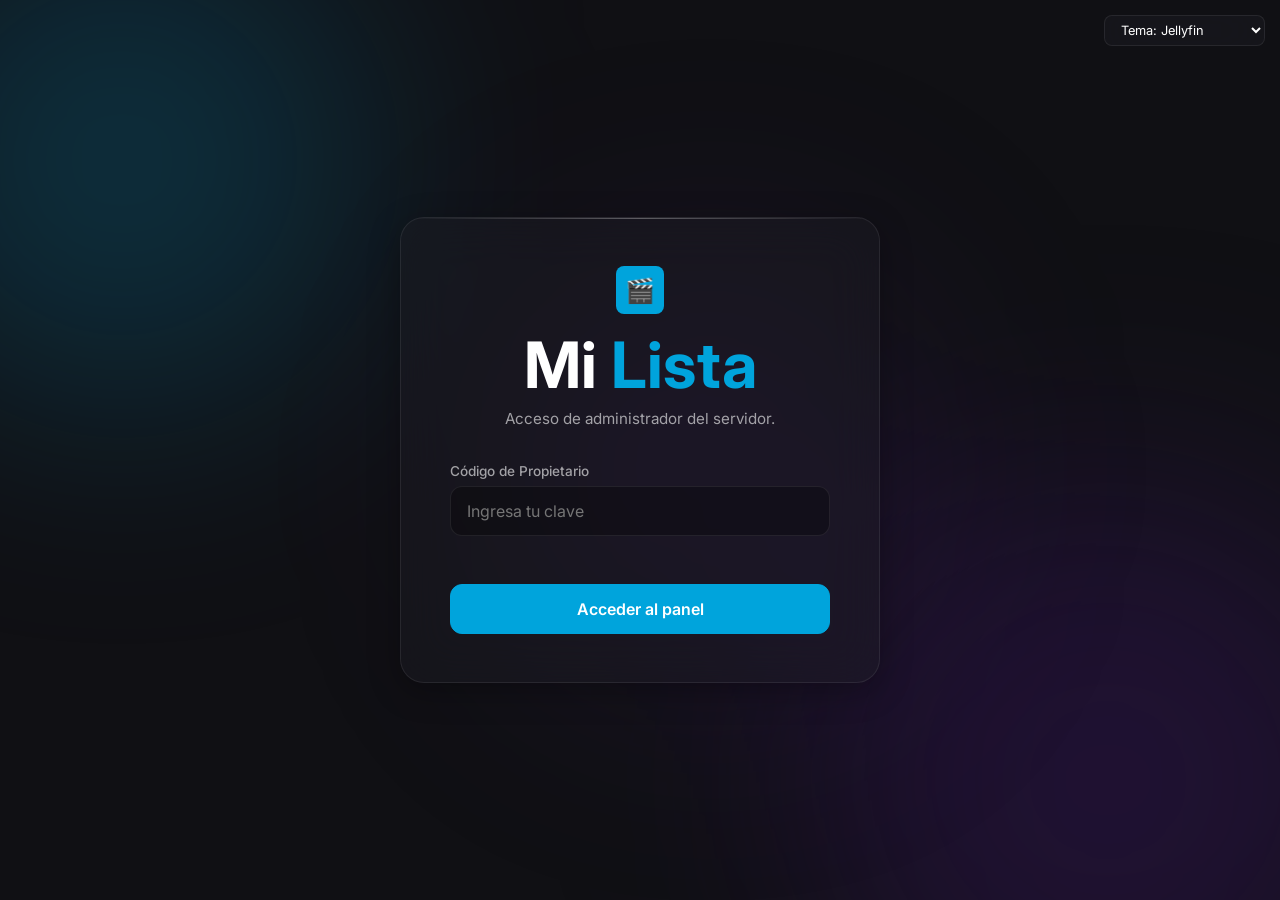
==== commit 97434212: "?" ====
--- a/index.html
+++ b/index.html
@@ -1,118 +1,90 @@
 <!DOCTYPE html>
-<html lang="es">
+<html lang="es" data-theme="jellyfin">
 <head>
   <meta charset="UTF-8" />
   <meta name="viewport" content="width=device-width, initial-scale=1.0" />
-  <title>Recomiéndame una peli</title>
+  <title>Mi lista — Recomiéndame</title>
+  
+  <!-- Fuentes para todos los temas -->
+  <link rel="preconnect" href="https://fonts.googleapis.com" />
+  <link rel="preconnect" href="https://fonts.gstatic.com" crossorigin />
+  <link href="https://fonts.googleapis.com/css2?family=Inter:wght@300;400;500;600;700&family=Playfair+Display:wght@700;900&family=VT323&family=Bebas+Neue&family=DM+Sans:wght@300;400;500&display=swap" rel="stylesheet" />
+  
   <link rel="stylesheet" href="style.css" />
 </head>
-<body>
+<body class="panel-body">
 
-  <!-- ── LOGIN ──────────────────────────────────── -->
-  <div id="screen-code" class="screen active">
-    <div class="login-layout">
+  <div class="theme-backgrounds">
+    <div class="bg-orb orb-cyan"></div>
+    <div class="bg-orb orb-purple"></div>
+    <div class="bg-orb orb-light"></div>
+    <div class="bg-noise"></div>
+    <div class="bg-crt-lines"></div>
+  </div>
 
-      <div class="login-art">
-        <div class="login-art-stripe"></div>
-        <div class="reel-grid" id="reel-grid"></div>
-        <div class="login-art-quote">
-          "El cine es una ventana abierta<br/>a todos los sueños del mundo."
-          <cite>— René Clair</cite>
+  <div class="theme-switcher">
+    <select id="theme-select" onchange="changeTheme(this.value)">
+      <option value="jellyfin">Tema: Jellyfin</option>
+      <option value="classic">Tema: Clásico</option>
+      <option value="apocalyptic">Tema: Apocalíptico</option>
+    </select>
+  </div>
+
+  <!-- ── LOGIN PANEL ───────────────────────────── -->
+  <div id="screen-panel-login" class="screen active">
+    <div class="center-wrap fade-in">
+      <div class="glass-panel login-box slide-up">
+        <div class="glass-glare"></div>
+        <div class="brand-logo">🎬</div>
+        <h1 class="title">Mi <span class="text-accent">Lista</span></h1>
+        <p class="hint">Acceso de administrador del servidor.</p>
+        
+        <div class="field-group">
+          <div class="input-wrap">
+            <label>Código de Propietario</label>
+            <input type="password" id="owner-code-input" placeholder="Ingresa tu clave" />
+          </div>
+          <p id="owner-error" class="error-msg"></p>
+          <button class="btn-main mt-4" onclick="ownerLogin()">Acceder al panel</button>
         </div>
       </div>
-
-      <div class="login-form-side">
-        <div class="eyebrow">Watchlist colectiva</div>
-        <h1 class="login-title">RECO<em>MIÉNDAME</em></h1>
-        <p class="login-sub">Tu amigo quiere saber qué ver esta noche.<br/>Dile qué no puede perderse.</p>
-        <div class="field">
-          <input type="text" id="input-name" placeholder="Tu nombre" autocomplete="off" />
-        </div>
-        <div class="field">
-          <input type="password" id="input-code" placeholder="Código de acceso" />
-        </div>
-        <button class="btn-main" onclick="enterApp()">Entrar →</button>
-        <p id="code-error" class="error-msg"></p>
-      </div>
-
     </div>
   </div>
 
-  <!-- ── SEARCH ─────────────────────────────────── -->
-  <div id="screen-search" class="screen">
-    <header class="top-bar">
-      <div class="top-logo">RECO<span>MIÉNDAME</span></div>
+  <!-- ── PANEL MAIN ────────────────────────────── -->
+  <div id="screen-panel-main" class="screen">
+    
+    <header class="top-bar glass-panel">
+      <div class="top-logo-wrap">
+        <div class="brand-logo small">🎬</div>
+        <span class="top-logo-text">Mi <span class="text-accent">Lista</span></span>
+      </div>
+      
       <div class="top-right">
-        <span class="top-user" id="top-user-name"></span>
-        <button class="btn-ghost sm" onclick="logoutToLogin()">Salir</button>
+        <span class="count-pill" id="rec-count">0 películas</span>
+        <button class="btn-icon text-sm px-3" onclick="ownerLogout()">Salir</button>
       </div>
     </header>
 
-    <div class="search-body">
-      <aside class="search-sidebar">
-        <div class="search-heading">¿QUÉ<em>VER?</em></div>
-        <p class="search-hint">Busca la película que le recomendarías a tu amigo. Si ya fue recomendada por alguien, aparecerá marcada.</p>
-        <div class="search-input-wrap">
-          <input type="text" id="search-input" placeholder="Busca por título…" oninput="handleSearch(this.value)" autocomplete="off" />
-          <div class="spinner" id="spinner"></div>
-        </div>
-      </aside>
+    <div class="filters-bar glass-panel">
+      <button class="filter-btn active" data-filter="all" onclick="setFilter('all', this)">Todas</button>
+      <button class="filter-btn f-downloaded" data-filter="downloaded" onclick="setFilter('downloaded', this)">↓ Descargadas</button>
+      <button class="filter-btn f-liked" data-filter="liked" onclick="setFilter('liked', this)">✓ Me gustó</button>
+      <button class="filter-btn f-disliked" data-filter="disliked" onclick="setFilter('disliked', this)">✕ No me gustó</button>
+      <button class="filter-btn" data-filter="pending" onclick="setFilter('pending', this)">⏳ Sin ver</button>
+    </div>
 
-      <main class="search-main">
-        <div id="results-label" class="results-label" style="display:none;">Resultados</div>
-        <div id="results-container"></div>
+    <main class="main-content">
+      <div class="section-label" id="section-label">Cargando…</div>
+      <div class="panel-grid slide-up" id="panel-grid">
+        <div class="empty-state">Conectando al servidor...</div>
+      </div>
+    </main>
 
-        <div id="confirm-panel" class="confirm-panel hidden">
-          <div class="confirm-banner">
-            <div class="confirm-banner-blur" id="confirm-blur"></div>
-            <div class="confirm-banner-front">
-              <div id="confirm-front-poster"></div>
-              <div>
-                <div class="confirm-front-title" id="confirm-front-title"></div>
-                <div class="confirm-front-meta" id="confirm-front-meta"></div>
-              </div>
-            </div>
-          </div>
-          <div class="confirm-body">
-            <div class="confirm-overview-quote" id="confirm-overview"></div>
-            <div id="confirm-feedback" class="confirm-feedback"></div>
-            <div class="confirm-actions">
-              <button class="btn-main" id="confirm-btn" onclick="submitRecommendation()">Esta es →</button>
-              <button class="btn-ghost" onclick="cancelConfirm()">Cancelar</button>
-            </div>
-          </div>
-        </div>
-      </main>
-    </div>
   </div>
 
-  <!-- ── SUCCESS ────────────────────────────────── -->
-  <div id="screen-success" class="screen">
-    <header class="top-bar">
-      <div class="top-logo">RECO<span>MIÉNDAME</span></div>
-    </header>
-    <div class="success-wrap">
-      <div class="success-circle">✓</div>
-      <h2 class="success-title">LISTO</h2>
-      <p class="success-msg" id="success-msg"></p>
-      <button class="btn-ghost" onclick="recomendar()">Recomendar otra</button>
-    </div>
-  </div>
-
-  <script>
-    // Reel grid decorativo
-    const rg = document.getElementById('reel-grid');
-    if (rg) {
-      for (let i = 0; i < 64; i++) {
-        const d = document.createElement('div');
-        d.className = 'reel-cell';
-        rg.appendChild(d);
-      }
-    }
-  </script>
   <script src="config.js"></script>
   <script src="supabase.js"></script>
-  <script src="tmdb.js"></script>
-  <script src="app.js"></script>
+  <script src="panel.js"></script>
 </body>
 </html>
--- a/style.css
+++ b/style.css
@@ -1,627 +1,471 @@
-@import url('https://fonts.googleapis.com/css2?family=Bebas+Neue&family=Instrument+Serif:ital@0;1&family=DM+Mono:wght@300;400&display=swap');
-
-:root {
-  --bg:     #0c0b09;
-  --bg2:    #131210;
-  --bg3:    #1a1916;
-  --line:   rgba(255,255,255,0.07);
-  --line2:  rgba(255,255,255,0.13);
-  --text:   #f2ede4;
-  --muted:  rgba(242,237,228,0.38);
-  --dim:    rgba(242,237,228,0.18);
-  --accent: #d4351c;
-  --accent2:#ff5c42;
-  --gold:   #c9a84c;
-  --green:  #3ecf7a;
-  --font-h: 'Bebas Neue', 'Arial Black', sans-serif;
-  --font-b: 'Instrument Serif', Georgia, serif;
-  --font-m: 'DM Mono', 'Courier New', monospace;
-  --r:  10px;
-  --r2: 6px;
-}
-
+/* ─────────────────────────────────────────────
+   SISTEMA DE TEMAS Y VARIABLES GLOBALES
+────────────────────────────────────────────── */
+
+/* Tema 1: Jellyfin (Por defecto) */
+:root, [data-theme="jellyfin"] {
+  --bg-color: #101014;
+  --text-main: #ffffff;
+  --text-muted: rgba(255, 255, 255, 0.6);
+  --accent-color: #00a4dc;
+  --accent-hover: #008cc2;
+  --error-color: #ff4d4d;
+  --success-color: #10b981;
+  
+  --panel-bg: rgba(30, 30, 38, 0.4);
+  --panel-border: rgba(255, 255, 255, 0.08);
+  --panel-shadow: 0 8px 32px 0 rgba(0, 0, 0, 0.3);
+  --backdrop-blur: blur(24px);
+  
+  --card-bg: linear-gradient(135deg, rgba(255,255,255,0.05) 0%, rgba(255,255,255,0.01) 100%);
+  --card-hover-border: rgba(0, 164, 220, 0.4);
+  --input-bg: rgba(0, 0, 0, 0.3);
+  
+  --font-main: 'Inter', sans-serif;
+  --font-heading: 'Inter', sans-serif;
+  --radius-lg: 24px;
+  --radius-md: 12px;
+  --radius-sm: 8px;
+
+  --display-orbs: block;
+  --display-noise: none;
+  --display-crt: none;
+  --button-text-color: #ffffff;
+}
+
+/* Tema 2: Clásico (Repositorio Original) */
+[data-theme="classic"] {
+  --bg-color: #0a0a0a;
+  --text-main: #f0ede6;
+  --text-muted: rgba(240,237,230,0.45);
+  --accent-color: #e8c97a;
+  --accent-hover: #d4b56a;
+  --error-color: #e85a4f;
+  --success-color: #5acea0;
+  
+  --panel-bg: #141414;
+  --panel-border: rgba(255,255,255,0.08);
+  --panel-shadow: none;
+  --backdrop-blur: none;
+  
+  --card-bg: #1e1e1e;
+  --card-hover-border: rgba(255,255,255,0.18);
+  --input-bg: #141414;
+  
+  --font-main: 'DM Sans', sans-serif;
+  --font-heading: 'Playfair Display', serif;
+  --radius-lg: 12px;
+  --radius-md: 12px;
+  --radius-sm: 8px;
+
+  --display-orbs: none;
+  --display-noise: block;
+  --display-crt: none;
+  --button-text-color: #0a0a0a;
+}
+
+/* Tema 3: Apocalíptico */
+[data-theme="apocalyptic"] {
+  --bg-color: #070707;
+  --text-main: #ffb000;
+  --text-muted: #a8a8a8;
+  --accent-color: #ffb000;
+  --accent-hover: #cc8d00;
+  --error-color: #ff003c;
+  --success-color: #4ade80;
+  
+  --panel-bg: #141414;
+  --panel-border: #ffb000;
+  --panel-shadow: 4px 4px 0 #8a2b0d;
+  --backdrop-blur: none;
+  
+  --card-bg: #000000;
+  --card-hover-border: #ffb000;
+  --input-bg: rgba(255, 176, 0, 0.05);
+  
+  --font-main: 'VT323', monospace;
+  --font-heading: 'Bebas Neue', sans-serif;
+  --radius-lg: 0px;
+  --radius-md: 0px;
+  --radius-sm: 0px;
+
+  --display-orbs: none;
+  --display-noise: block;
+  --display-crt: block;
+  --button-text-color: #000000;
+}
+
+/* ─────────────────────────────────────────────
+   RESETEO Y BASE
+────────────────────────────────────────────── */
 *, *::before, *::after { box-sizing: border-box; margin: 0; padding: 0; }
 html { font-size: 16px; scroll-behavior: smooth; }
 
 body {
-  background: var(--bg);
-  color: var(--text);
-  font-family: var(--font-b);
+  background-color: var(--bg-color);
+  color: var(--text-main);
+  font-family: var(--font-main);
   min-height: 100vh;
   overflow-x: hidden;
-}
-
-body::before {
-  content: '';
+  transition: background-color 0.3s ease, color 0.3s ease;
+}
+
+.text-accent { color: var(--accent-color); }
+.mt-4 { margin-top: 1rem; }
+
+/* ─────────────────────────────────────────────
+   FONDOS DINÁMICOS Y TEMAS
+────────────────────────────────────────────── */
+.theme-backgrounds {
   position: fixed;
   inset: 0;
+  z-index: -1;
+  overflow: hidden;
   pointer-events: none;
-  z-index: 9999;
-  opacity: 0.038;
-  background-image: url("data:image/svg+xml,%3Csvg xmlns='http://www.w3.org/2000/svg' width='300' height='300'%3E%3Cfilter id='n'%3E%3CfeTurbulence type='fractalNoise' baseFrequency='0.75' numOctaves='4' stitchTiles='stitch'/%3E%3C/filter%3E%3Crect width='300' height='300' filter='url(%23n)'/%3E%3C/svg%3E");
-  background-size: 300px 300px;
-}
-
-/* SCREENS */
-.screen { display: none; min-height: 100vh; flex-direction: column; }
-.screen.active { display: flex; }
-
-/* ═══ LOGIN ══════════════════════════════════════ */
-.login-layout {
-  flex: 1;
-  display: grid;
-  grid-template-columns: 1fr 1fr;
-  min-height: 100vh;
-}
-@media (max-width: 700px) {
-  .login-layout { grid-template-columns: 1fr; }
-  .login-art { display: none; }
-}
-
-.login-art {
-  background: var(--bg2);
-  border-right: 1px solid var(--line);
-  position: relative;
-  overflow: hidden;
-  display: flex;
-  flex-direction: column;
-  justify-content: flex-end;
-  padding: 3rem;
-}
-
-.login-art-stripe {
+}
+
+/* Orbes Jellyfin */
+.bg-orb {
   position: absolute;
-  top: 0; left: 0; right: 0;
-  height: 3px;
-  background: var(--accent);
-}
-
-.reel-grid {
+  border-radius: 50%;
+  filter: blur(120px);
+  display: var(--display-orbs);
+  animation: blob 15s infinite alternate;
+}
+.orb-cyan { top: -10%; left: -10%; width: 500px; height: 500px; background: rgba(0, 164, 220, 0.2); }
+.orb-purple { bottom: -20%; right: -10%; width: 600px; height: 600px; background: rgba(56, 20, 96, 0.4); animation-direction: alternate-reverse; }
+.orb-light { top: 30%; left: 40%; width: 400px; height: 400px; background: rgba(86, 37, 140, 0.2); animation-delay: 2s; }
+
+@keyframes blob {
+  0% { transform: translate(0px, 0px) scale(1); }
+  33% { transform: translate(30px, -50px) scale(1.1); }
+  66% { transform: translate(-20px, 20px) scale(0.9); }
+  100% { transform: translate(0px, 0px) scale(1); }
+}
+
+/* Ruido (Classic y Apocalyptic) */
+.bg-noise {
   position: absolute;
   inset: 0;
-  display: grid;
-  grid-template-columns: repeat(4, 1fr);
-  opacity: 0.05;
-  pointer-events: none;
-}
-
-.reel-cell {
-  border: 0.5px solid var(--text);
-  display: flex;
-  align-items: center;
-  justify-content: center;
-}
-
-.reel-cell::after {
-  content: '';
-  width: 36%;
-  padding-bottom: 36%;
-  border-radius: 50%;
-  border: 1px solid var(--text);
-}
-
-.login-art-quote {
-  font-family: var(--font-b);
-  font-style: italic;
-  font-size: 1.05rem;
-  color: var(--muted);
-  line-height: 1.75;
-  position: relative;
-  z-index: 1;
-}
-.login-art-quote cite {
-  display: block;
-  font-family: var(--font-m);
-  font-style: normal;
-  font-size: 0.68rem;
-  color: var(--dim);
-  margin-top: 0.85rem;
-  letter-spacing: 0.1em;
-  text-transform: uppercase;
-}
-
-.login-form-side {
-  display: flex;
-  flex-direction: column;
-  justify-content: center;
-  padding: 3.5rem;
-}
-@media (max-width: 900px) { .login-form-side { padding: 2rem 1.75rem; } }
-
-.eyebrow {
-  font-family: var(--font-m);
-  font-size: 0.65rem;
-  letter-spacing: 0.16em;
-  text-transform: uppercase;
-  color: var(--accent);
-  margin-bottom: 1.5rem;
-  display: flex;
-  align-items: center;
-  gap: 10px;
-}
-.eyebrow::before {
-  content: '';
-  display: block;
-  width: 24px; height: 1px;
-  background: var(--accent);
-}
-
-.login-title {
-  font-family: var(--font-h);
-  font-size: clamp(3.8rem, 9vw, 7rem);
-  line-height: 0.9;
-  letter-spacing: 0.01em;
-  color: var(--text);
+  opacity: 0.04;
+  display: var(--display-noise);
+  background-image: url("data:image/svg+xml,%3Csvg viewBox='0 0 256 256' xmlns='http://www.w3.org/2000/svg'%3E%3Cfilter id='noise'%3E%3CfeTurbulence type='fractalNoise' baseFrequency='0.9' numOctaves='4' stitchTiles='stitch'/%3E%3C/filter%3E%3Crect width='100%25' height='100%25' filter='url(%23noise)' opacity='1'/%3E%3C/svg%3E");
+}
+
+/* CRT Lines (Apocalyptic) */
+.bg-crt-lines {
+  position: absolute;
+  inset: 0;
+  display: var(--display-crt);
+  background: linear-gradient(rgba(18, 16, 16, 0) 50%, rgba(0, 0, 0, 0.25) 50%);
+  background-size: 100% 3px;
+  animation: flicker 4s infinite;
+}
+
+@keyframes flicker {
+  0%, 19.999%, 22%, 62.999%, 64%, 64.999%, 70%, 100% { opacity: 1; }
+  20%, 21.999%, 63%, 63.999%, 65%, 69.999% { opacity: 0.8; }
+}
+
+/* SELECTOR DE TEMA */
+.theme-switcher {
+  position: fixed;
+  top: 15px;
+  right: 15px;
+  z-index: 1000;
+}
+#theme-select {
+  background: var(--panel-bg);
+  color: var(--text-main);
+  border: 1px solid var(--panel-border);
+  border-radius: var(--radius-sm);
+  padding: 6px 12px;
+  font-family: var(--font-main);
+  font-size: 0.8rem;
+  backdrop-filter: var(--backdrop-blur);
+  outline: none;
+  cursor: pointer;
+}
+#theme-select option { background: #141414; color: #fff; }
+
+/* ─────────────────────────────────────────────
+   COMPONENTES GLOBALES (Glassmorphism & Cards)
+────────────────────────────────────────────── */
+.glass-panel {
+  background: var(--panel-bg);
+  backdrop-filter: var(--backdrop-blur);
+  -webkit-backdrop-filter: var(--backdrop-blur);
+  border: 1px solid var(--panel-border);
+  box-shadow: var(--panel-shadow);
+  border-radius: var(--radius-lg);
+  transition: all 0.3s ease;
+}
+
+.title {
+  font-family: var(--font-heading);
+  font-size: clamp(2.5rem, 6vw, 4rem);
+  font-weight: 700;
+  line-height: 1.1;
   margin-bottom: 0.5rem;
 }
-.login-title em { color: var(--accent); font-style: normal; }
-
-.login-sub {
-  font-style: italic;
+
+.hint {
+  font-size: 0.95rem;
+  color: var(--text-muted);
+  margin-bottom: 2rem;
+  line-height: 1.5;
+}
+
+/* Formularios y Botones */
+.field-group { width: 100%; max-width: 380px; margin: 0 auto; text-align: left; }
+.input-wrap { margin-bottom: 1rem; }
+.input-wrap label { display: block; font-size: 0.85rem; color: var(--text-muted); margin-bottom: 0.4rem; font-weight: 500; }
+
+input[type=text], input[type=password] {
+  width: 100%;
+  background: var(--input-bg);
+  border: 1px solid var(--panel-border);
+  border-radius: var(--radius-md);
+  color: var(--text-main);
+  font-family: var(--font-main);
   font-size: 1rem;
-  color: var(--muted);
-  margin-bottom: 2.75rem;
-  line-height: 1.65;
-}
-
-.field { margin-bottom: 12px; }
-
-input[type=text],
-input[type=password] {
-  width: 100%;
-  background: var(--bg2);
-  border: 1px solid var(--line2);
-  border-radius: var(--r2);
-  color: var(--text);
-  font-family: var(--font-m);
-  font-size: 0.85rem;
-  font-weight: 300;
-  padding: 13px 16px;
+  padding: 14px 16px;
   outline: none;
-  transition: border-color 0.2s, background 0.2s;
-  letter-spacing: 0.03em;
-}
-input::placeholder { color: var(--dim); }
-input:focus { border-color: var(--accent); background: var(--bg3); }
+  transition: all 0.3s ease;
+}
+input:focus {
+  border-color: var(--accent-color);
+  background: rgba(0,0,0,0.5);
+  box-shadow: 0 0 0 3px rgba(0, 164, 220, 0.1);
+}
 
 .btn-main {
   width: 100%;
   padding: 14px 24px;
-  background: var(--accent);
-  color: #fff;
-  border: none;
-  border-radius: var(--r2);
-  font-family: var(--font-h);
-  font-size: 1.35rem;
-  letter-spacing: 0.07em;
+  background: var(--accent-color);
+  color: var(--button-text-color);
+  border: 1px solid var(--accent-color);
+  border-radius: var(--radius-md);
+  font-family: var(--font-main);
+  font-size: 1rem;
+  font-weight: 600;
   cursor: pointer;
-  transition: background 0.18s, transform 0.1s;
-  margin-top: 6px;
-}
-.btn-main:hover { background: var(--accent2); }
-.btn-main:active { transform: scale(0.98); }
-.btn-main:disabled { opacity: 0.3; cursor: not-allowed; }
+  transition: all 0.2s ease;
+  text-align: center;
+}
+.btn-main:hover { background: var(--accent-hover); transform: translateY(-2px); }
+.btn-main:disabled { opacity: 0.5; cursor: not-allowed; transform: none; }
 
 .btn-ghost {
+  width: 100%;
+  padding: 12px 24px;
   background: transparent;
-  border: 1px solid var(--line2);
-  border-radius: var(--r2);
-  color: var(--muted);
-  font-family: var(--font-m);
-  font-size: 0.75rem;
-  letter-spacing: 0.05em;
-  padding: 9px 18px;
+  color: var(--text-main);
+  border: 1px solid var(--panel-border);
+  border-radius: var(--radius-md);
+  font-family: var(--font-main);
+  font-size: 0.95rem;
   cursor: pointer;
-  transition: border-color 0.18s, color 0.18s;
-  white-space: nowrap;
-}
-.btn-ghost:hover { border-color: var(--line2); color: var(--text); }
-.btn-ghost.sm { padding: 6px 13px; font-size: 0.7rem; }
-
-.error-msg {
-  font-family: var(--font-m);
-  font-size: 0.73rem;
-  color: var(--accent2);
-  margin-top: 10px;
-  min-height: 1.1em;
-  letter-spacing: 0.02em;
-}
-
-/* ═══ TOP BAR ════════════════════════════════════ */
-.top-bar {
-  display: flex;
-  align-items: center;
-  justify-content: space-between;
-  padding: 0 2.5rem;
-  height: 56px;
-  border-bottom: 1px solid var(--line);
-  position: sticky;
-  top: 0;
-  background: rgba(12,11,9,0.94);
-  backdrop-filter: blur(18px);
-  z-index: 100;
-}
-
-.top-logo {
-  font-family: var(--font-h);
-  font-size: 1.65rem;
-  letter-spacing: 0.05em;
-  color: var(--text);
-}
-.top-logo span { color: var(--accent); }
-
-.top-right { display: flex; align-items: center; gap: 12px; }
-
-.top-user {
-  font-family: var(--font-m);
-  font-size: 0.68rem;
-  color: var(--muted);
-  letter-spacing: 0.05em;
-  border: 1px solid var(--line);
-  border-radius: 20px;
-  padding: 4px 13px;
-}
-
-.count-pill {
-  font-family: var(--font-m);
-  font-size: 0.67rem;
-  letter-spacing: 0.07em;
-  color: var(--gold);
-  border: 1px solid rgba(201,168,76,0.28);
-  border-radius: 20px;
-  padding: 4px 12px;
-}
-
-/* ═══ SEARCH LAYOUT ══════════════════════════════ */
-.search-body {
-  flex: 1;
-  display: grid;
-  grid-template-columns: 360px 1fr;
-  min-height: calc(100vh - 56px);
-}
-@media (max-width: 860px) {
-  .search-body { grid-template-columns: 1fr; }
-  .search-sidebar { position: static; height: auto; border-right: none; border-bottom: 1px solid var(--line); }
-}
-
-.search-sidebar {
-  border-right: 1px solid var(--line);
-  padding: 2.5rem 2rem;
-  display: flex;
-  flex-direction: column;
-  gap: 1.5rem;
-  position: sticky;
-  top: 56px;
-  height: calc(100vh - 56px);
-  overflow-y: auto;
-}
-
-.search-heading {
-  font-family: var(--font-h);
-  font-size: clamp(2.4rem, 5.5vw, 3.6rem);
-  line-height: 0.93;
-  letter-spacing: 0.01em;
-  color: var(--text);
-}
-.search-heading em { font-style: normal; color: var(--accent); display: block; }
-
-.search-hint {
-  font-style: italic;
-  font-size: 0.88rem;
-  color: var(--muted);
-  line-height: 1.65;
-}
-
-.search-input-wrap { position: relative; }
-.search-input-wrap input { padding-right: 42px; font-size: 0.88rem; }
-
-.spinner {
-  position: absolute;
-  right: 13px; top: 50%;
-  transform: translateY(-50%);
-  width: 16px; height: 16px;
-  border: 2px solid var(--line2);
-  border-top-color: var(--accent);
+  transition: all 0.2s;
+}
+.btn-ghost:hover { background: rgba(255,255,255,0.05); border-color: var(--text-muted); }
+
+.btn-icon {
+  background: rgba(255,255,255,0.05);
+  border: 1px solid var(--panel-border);
+  color: var(--text-muted);
+  width: 36px; height: 36px;
   border-radius: 50%;
-  animation: spin 0.55s linear infinite;
-  display: none;
-}
-.spinner.active { display: block; }
-@keyframes spin { to { transform: translateY(-50%) rotate(360deg); } }
-
-.search-main {
-  padding: 2.5rem;
-  overflow-y: auto;
-}
-@media (max-width: 860px) { .search-main { padding: 1.5rem 1.25rem; } }
-
-/* ═══ RESULTS ════════════════════════════════════ */
-.results-label {
-  font-family: var(--font-m);
-  font-size: 0.62rem;
-  letter-spacing: 0.13em;
-  text-transform: uppercase;
-  color: var(--dim);
-  margin-bottom: 0.9rem;
-}
-
-.result-item {
-  display: flex;
-  gap: 13px;
-  align-items: flex-start;
-  padding: 13px;
-  border: 1px solid var(--line);
-  border-radius: var(--r);
-  margin-bottom: 9px;
-  cursor: pointer;
-  transition: border-color 0.14s, background 0.14s, transform 0.12s;
-  background: var(--bg2);
+  display: flex; align-items: center; justify-content: center;
+  cursor: pointer; transition: all 0.2s;
+}
+.btn-icon:hover { background: rgba(255,255,255,0.1); color: var(--text-main); }
+
+.error-msg { font-size: 0.85rem; color: var(--error-color); min-height: 1.2em; margin-top: 0.5rem; }
+
+/* ─────────────────────────────────────────────
+   SCREENS Y LAYOUTS
+────────────────────────────────────────────── */
+.screen { display: none; min-height: 100vh; flex-direction: column; }
+.screen.active { display: flex; }
+
+.center-wrap {
+  flex: 1; display: flex; align-items: center; justify-content: center;
+  padding: 2rem 1rem; text-align: center;
+}
+
+.login-box, .success-box {
+  padding: 3rem 2.5rem;
+  width: 100%;
+  max-width: 480px;
   position: relative;
   overflow: hidden;
 }
-.result-item::before {
-  content: '';
-  position: absolute;
-  left: 0; top: 0; bottom: 0;
-  width: 3px;
-  background: var(--accent);
-  transform: scaleY(0);
-  transform-origin: bottom;
-  transition: transform 0.14s;
-}
-.result-item:hover { border-color: var(--line2); background: var(--bg3); transform: translateX(3px); }
-.result-item:hover::before { transform: scaleY(1); }
-.result-item.selected { border-color: var(--accent); background: var(--bg3); transform: translateX(3px); }
-.result-item.selected::before { transform: scaleY(1); }
-.result-item.already { opacity: 0.38; cursor: default; pointer-events: none; }
-
-.result-poster { width: 44px; height: 66px; border-radius: 5px; object-fit: cover; background: var(--bg3); flex-shrink: 0; }
-.result-poster-ph { width: 44px; height: 66px; border-radius: 5px; background: var(--bg3); flex-shrink: 0; display: flex; align-items: center; justify-content: center; font-size: 1.2rem; }
-
-.result-body { flex: 1; min-width: 0; }
-.result-title { font-size: 0.94rem; color: var(--text); margin-bottom: 3px; line-height: 1.35; }
-.result-meta { font-family: var(--font-m); font-size: 0.68rem; color: var(--muted); margin-bottom: 4px; letter-spacing: 0.02em; }
-.result-overview { font-style: italic; font-size: 0.76rem; color: var(--dim); display: -webkit-box; -webkit-line-clamp: 2; -webkit-box-orient: vertical; overflow: hidden; line-height: 1.5; }
-
-.already-tag {
-  font-family: var(--font-m);
-  font-size: 0.6rem;
-  background: rgba(212,53,28,0.12);
-  color: var(--accent2);
-  border-radius: 3px;
-  padding: 2px 6px;
-  margin-left: 7px;
-  letter-spacing: 0.05em;
-  text-transform: uppercase;
-  vertical-align: middle;
-}
-
-/* ═══ CONFIRM PANEL ══════════════════════════════ */
-.confirm-panel { border: 1px solid var(--line2); border-radius: var(--r); background: var(--bg2); overflow: hidden; margin-top: 1.5rem; }
-.confirm-panel.hidden { display: none; }
-
-.confirm-banner {
-  position: relative;
-  height: 130px;
-  overflow: hidden;
-  background: var(--bg3);
-}
-.confirm-banner-blur {
-  position: absolute; inset: 0;
-  background-size: cover;
-  background-position: center;
-  filter: blur(22px) brightness(0.35) saturate(0.6);
-  transform: scale(1.15);
-}
-.confirm-banner-front {
-  position: absolute; inset: 0;
-  display: flex;
-  align-items: center;
-  padding: 1rem 1.25rem;
-  gap: 1rem;
-  background: linear-gradient(90deg, rgba(12,11,9,0.65) 0%, transparent 100%);
-}
-.confirm-front-poster { width: 64px; height: 96px; border-radius: 6px; object-fit: cover; flex-shrink: 0; box-shadow: 0 6px 24px rgba(0,0,0,0.6); }
-.confirm-front-poster-ph { width: 64px; height: 96px; border-radius: 6px; background: var(--bg3); flex-shrink: 0; display: flex; align-items: center; justify-content: center; font-size: 1.8rem; }
-.confirm-front-title { font-family: var(--font-h); font-size: 1.5rem; letter-spacing: 0.03em; color: #fff; line-height: 1; margin-bottom: 5px; }
-.confirm-front-meta { font-family: var(--font-m); font-size: 0.68rem; color: rgba(255,255,255,0.5); letter-spacing: 0.04em; }
-
-.confirm-body { padding: 1.15rem 1.25rem; }
-
-.confirm-overview-quote {
-  font-style: italic;
-  font-size: 0.86rem;
-  color: var(--muted);
-  line-height: 1.65;
-  border-left: 2px solid var(--accent);
-  padding-left: 0.9rem;
-  margin-bottom: 1.15rem;
-}
-
-.confirm-feedback { font-family: var(--font-m); font-size: 0.73rem; margin-bottom: 0.75rem; letter-spacing: 0.02em; min-height: 1em; }
-.confirm-feedback.error { color: var(--accent2); }
-.confirm-feedback.ok    { color: var(--green); }
-
-.confirm-actions { display: flex; gap: 9px; flex-wrap: wrap; }
-.confirm-actions .btn-main { flex: 1; min-width: 110px; font-size: 1.1rem; }
-.confirm-actions .btn-ghost { flex-shrink: 0; }
-
-/* ═══ SUCCESS ════════════════════════════════════ */
-.success-wrap {
-  flex: 1;
+.glass-glare {
+  position: absolute; top: 0; left: 0; right: 0; height: 1px;
+  background: linear-gradient(90deg, transparent, rgba(255,255,255,0.3), transparent);
+}
+
+.brand-logo {
+  width: 48px; height: 48px;
+  background: var(--accent-color);
+  color: var(--button-text-color);
+  border-radius: var(--radius-sm);
+  display: inline-flex; align-items: center; justify-content: center;
+  font-size: 1.5rem; font-weight: bold; font-family: var(--font-heading);
+  margin-bottom: 1rem;
+}
+.brand-logo.small { width: 32px; height: 32px; font-size: 1.1rem; margin-bottom: 0; }
+
+/* Header Search / Topbar */
+.top-bar {
+  display: flex; align-items: center; justify-content: space-between;
+  padding: 1rem 2rem;
+  border-radius: 0; border-left: none; border-right: none; border-top: none;
+  position: sticky; top: 0; z-index: 50;
+}
+.top-logo-wrap { display: flex; align-items: center; gap: 10px; }
+.top-logo-text { font-family: var(--font-heading); font-weight: 700; font-size: 1.25rem; }
+
+.search-bar-wrap {
+  flex: 1; max-width: 600px; margin: 0 2rem; position: relative;
+}
+.search-icon { position: absolute; left: 14px; top: 50%; transform: translateY(-50%); font-size: 1.1rem; opacity: 0.5; }
+.search-bar-wrap input {
+  padding-left: 44px; padding-right: 44px; border-radius: 50px;
+  background: var(--panel-bg);
+}
+.search-bar-wrap input:focus { background: rgba(0,0,0,0.6); }
+
+.spinner {
+  position: absolute; right: 16px; top: 50%; transform: translateY(-50%);
+  width: 18px; height: 18px;
+  border: 2px solid var(--panel-border); border-top-color: var(--accent-color);
+  border-radius: 50%; animation: spin 0.6s linear infinite; display: none;
+}
+.spinner.active { display: block; }
+
+.top-right { display: flex; align-items: center; gap: 1rem; }
+.user-badge {
+  display: flex; align-items: center; gap: 8px;
+  background: rgba(255,255,255,0.05); padding: 4px 12px 4px 4px;
+  border-radius: 50px; border: 1px solid var(--panel-border);
+  font-size: 0.85rem; color: var(--text-muted);
+}
+.user-avatar {
+  width: 24px; height: 24px; border-radius: 50%;
+  background: var(--accent-color); color: var(--button-text-color);
+  display: flex; align-items: center; justify-content: center; font-weight: bold;
+}
+
+/* Resultados Grid */
+.main-content { padding: 2rem; max-width: 1200px; margin: 0 auto; width: 100%; flex: 1; }
+.section-title { font-family: var(--font-heading); font-size: 1.5rem; margin-bottom: 1.5rem; }
+
+.results-grid, .panel-grid {
+  display: grid;
+  grid-template-columns: repeat(auto-fill, minmax(180px, 1fr));
+  gap: 1.5rem;
+}
+
+.movie-card {
+  background: var(--card-bg);
+  border: 1px solid var(--panel-border);
+  border-radius: var(--radius-md);
+  overflow: hidden; cursor: pointer;
+  transition: all 0.3s ease;
   display: flex; flex-direction: column;
-  align-items: center; justify-content: center;
-  padding: 3rem 2rem;
-  text-align: center;
-}
-.success-circle {
-  width: 86px; height: 86px;
-  border-radius: 50%;
-  border: 1px solid rgba(62,207,122,0.32);
-  background: rgba(62,207,122,0.07);
+}
+.movie-card:hover {
+  border-color: var(--card-hover-border);
+  transform: translateY(-4px);
+  box-shadow: 0 10px 20px rgba(0,0,0,0.4);
+}
+.movie-card.already { opacity: 0.4; filter: grayscale(1); pointer-events: none; }
+
+.card-poster-wrap { position: relative; aspect-ratio: 2/3; background: #000; overflow: hidden; }
+.card-poster-wrap img { width: 100%; height: 100%; object-fit: cover; transition: transform 0.5s; }
+.movie-card:hover .card-poster-wrap img { transform: scale(1.05); }
+
+.card-overlay {
+  position: absolute; inset: 0; background: rgba(0,0,0,0.4);
   display: flex; align-items: center; justify-content: center;
-  font-size: 2rem; color: var(--green);
-  margin-bottom: 1.75rem;
-  animation: popIn 0.42s cubic-bezier(0.34, 1.56, 0.64, 1);
-}
-@keyframes popIn { from { transform: scale(0.5); opacity: 0; } to { transform: scale(1); opacity: 1; } }
-
-.success-title { font-family: var(--font-h); font-size: clamp(3.2rem, 10vw, 6.5rem); letter-spacing: 0.02em; color: var(--text); margin-bottom: 0.65rem; }
-.success-msg { font-style: italic; font-size: 1rem; color: var(--muted); margin-bottom: 2.5rem; max-width: 360px; line-height: 1.65; }
-
-/* ═══ PANEL ══════════════════════════════════════ */
-.panel-filters {
-  display: flex;
-  align-items: center;
-  gap: 8px;
-  padding: 0.8rem 2.5rem;
-  border-bottom: 1px solid var(--line);
-  overflow-x: auto;
-}
-
-.filter-btn {
-  font-family: var(--font-m);
-  font-size: 0.67rem;
-  letter-spacing: 0.08em;
-  text-transform: uppercase;
-  padding: 5px 13px;
-  border: 1px solid var(--line2);
-  border-radius: 20px;
-  background: transparent;
-  color: var(--muted);
-  cursor: pointer;
-  white-space: nowrap;
-  transition: all 0.14s;
-}
-.filter-btn:hover { color: var(--text); border-color: var(--line2); }
-.filter-btn.active                 { background: var(--bg3); color: var(--text); }
-.filter-btn.active.f-liked         { color: var(--green);  border-color: rgba(62,207,122,0.4);  background: rgba(62,207,122,0.07); }
-.filter-btn.active.f-disliked      { color: var(--accent2); border-color: rgba(255,92,66,0.4);   background: rgba(255,92,66,0.07); }
-.filter-btn.active.f-downloaded    { color: var(--gold);   border-color: rgba(201,168,76,0.4); background: rgba(201,168,76,0.07); }
-
-.panel-content { padding: 2.5rem; }
-@media (max-width: 640px) {
-  .panel-content { padding: 1.25rem; }
-  .panel-filters { padding: 0.75rem 1.25rem; }
-  .top-bar { padding: 0 1.25rem; }
-}
-
-.section-label {
-  font-family: var(--font-m);
-  font-size: 0.6rem;
-  letter-spacing: 0.14em;
-  text-transform: uppercase;
-  color: var(--dim);
-  margin-bottom: 1.1rem;
-  padding-bottom: 0.7rem;
-  border-bottom: 1px solid var(--line);
-}
-
-.movie-grid {
-  display: grid;
-  grid-template-columns: repeat(auto-fill, minmax(305px, 1fr));
-  gap: 1px;
-  background: var(--line);
-  border: 1px solid var(--line);
-  border-radius: var(--r);
-  overflow: hidden;
-  margin-bottom: 2.5rem;
-}
-
-.movie-card {
-  background: var(--bg2);
-  display: flex;
-  flex-direction: column;
-  position: relative;
-  transition: background 0.14s;
-}
-.movie-card:hover { background: var(--bg3); }
-
-.movie-card-top { display: flex; }
-
-.movie-card-poster-col { flex-shrink: 0; width: 72px; }
-.movie-card-poster { width: 72px; height: 108px; object-fit: cover; display: block; }
-.movie-card-poster-ph { width: 72px; height: 108px; background: var(--bg3); display: flex; align-items: center; justify-content: center; font-size: 1.5rem; }
-
-.movie-card-info {
-  flex: 1; min-width: 0;
-  padding: 0.9rem 1rem;
-  display: flex; flex-direction: column; gap: 3px;
-}
-
-.movie-card-year { font-family: var(--font-m); font-size: 0.62rem; letter-spacing: 0.1em; color: var(--accent); text-transform: uppercase; }
-.movie-card-title { font-size: 0.95rem; color: var(--text); line-height: 1.3; }
-.movie-card-rating { font-family: var(--font-m); font-size: 0.68rem; color: var(--muted); letter-spacing: 0.02em; }
-.movie-card-who { margin-top: auto; font-family: var(--font-m); font-size: 0.62rem; color: var(--dim); letter-spacing: 0.02em; }
-.movie-card-who strong { color: var(--muted); }
-
-.movie-card-overview {
-  font-style: italic;
-  font-size: 0.76rem;
-  color: var(--dim);
-  padding: 0.65rem 1rem;
-  line-height: 1.55;
-  border-top: 1px solid var(--line);
-  display: -webkit-box;
-  -webkit-line-clamp: 2;
-  -webkit-box-orient: vertical;
-  overflow: hidden;
-}
-
-/* Status buttons row */
-.movie-card-status {
-  display: flex;
-  border-top: 1px solid var(--line);
-}
-
-.status-btn {
-  flex: 1;
-  padding: 9px 4px;
-  background: transparent;
-  border: none;
-  border-right: 1px solid var(--line);
-  font-family: var(--font-m);
-  font-size: 0.58rem;
-  letter-spacing: 0.06em;
-  text-transform: uppercase;
-  color: var(--dim);
-  cursor: pointer;
-  transition: background 0.14s, color 0.14s;
-  display: flex;
-  flex-direction: column;
-  align-items: center;
-  gap: 3px;
-}
+  opacity: 0; transition: opacity 0.3s;
+}
+.movie-card:hover .card-overlay { opacity: 1; }
+.play-icon { font-size: 3rem; color: #fff; text-shadow: 0 4px 10px rgba(0,0,0,0.5); transform: scale(0.8); transition: transform 0.3s; }
+.movie-card:hover .play-icon { transform: scale(1); }
+
+.badge-added {
+  position: absolute; top: 8px; right: 8px;
+  background: rgba(0,0,0,0.8); color: #fff;
+  font-size: 0.65rem; font-weight: bold; text-transform: uppercase;
+  padding: 4px 8px; border-radius: 4px; border: 1px solid rgba(255,255,255,0.2);
+}
+
+.card-info { padding: 1rem; flex: 1; display: flex; flex-direction: column; justify-content: flex-end; }
+.card-title { font-size: 0.95rem; font-weight: 500; margin-bottom: 4px; white-space: nowrap; overflow: hidden; text-overflow: ellipsis; }
+.card-meta { font-size: 0.8rem; color: var(--text-muted); }
+
+/* Modal Confirmación */
+.modal-overlay { position: fixed; inset: 0; z-index: 100; display: flex; align-items: center; justify-content: center; padding: 1rem; }
+.modal-overlay.hidden { display: none; }
+.modal-backdrop { position: absolute; inset: 0; background: rgba(0,0,0,0.7); backdrop-filter: blur(8px); }
+.modal-content {
+  position: relative; z-index: 101; width: 100%; max-width: 800px;
+  overflow: hidden; display: flex; flex-direction: column;
+}
+.modal-close { position: absolute; top: 1rem; right: 1rem; background: rgba(0,0,0,0.5); border: none; color: #fff; width: 32px; height: 32px; border-radius: 50%; cursor: pointer; z-index: 10; }
+
+.modal-body { display: flex; flex-direction: column; }
+@media(min-width: 600px) { .modal-body { flex-direction: row; } }
+.modal-poster { width: 100%; height: 300px; object-fit: cover; }
+@media(min-width: 600px) { .modal-poster { width: 40%; height: auto; object-fit: cover; } }
+
+.modal-details { padding: 2rem; flex: 1; background: linear-gradient(to right, rgba(0,0,0,0.6), transparent); }
+.tag-preview { display: inline-block; font-size: 0.7rem; color: var(--accent-color); border: 1px solid var(--accent-color); padding: 2px 8px; border-radius: 20px; margin-bottom: 1rem; text-transform: uppercase; }
+.modal-title { font-family: var(--font-heading); font-size: 2rem; font-weight: 700; margin-bottom: 0.5rem; line-height: 1.1; }
+.modal-meta { font-size: 0.85rem; color: var(--text-muted); margin-bottom: 1rem; }
+.modal-desc { font-size: 0.9rem; color: var(--text-muted); line-height: 1.6; }
+
+.modal-footer { padding: 1rem 2rem 2rem; }
+.confirm-actions { display: flex; gap: 1rem; }
+
+/* Success Screen */
+.success-icon-wrap { position: relative; width: 80px; height: 80px; margin: 0 auto 1.5rem; }
+.success-glow { position: absolute; inset: 0; background: var(--success-color); filter: blur(20px); opacity: 0.4; border-radius: 50%; animation: spin 3s linear infinite; }
+.success-icon { position: relative; width: 100%; height: 100%; background: var(--success-color); color: #000; border-radius: 50%; display: flex; align-items: center; justify-content: center; font-size: 2.5rem; font-weight: bold; border: 2px solid rgba(255,255,255,0.5); }
+
+/* Panel Propietario */
+.count-pill { background: rgba(255,255,255,0.1); font-size: 0.8rem; padding: 4px 12px; border-radius: 20px; }
+.filters-bar { display: flex; gap: 0.5rem; padding: 1rem 2rem; border-radius: 0; border-left: none; border-right: none; overflow-x: auto; }
+.filter-btn { background: transparent; color: var(--text-muted); border: 1px solid var(--panel-border); padding: 6px 14px; border-radius: 20px; font-size: 0.85rem; cursor: pointer; white-space: nowrap; transition: all 0.2s; }
+.filter-btn:hover { color: var(--text-main); border-color: var(--text-muted); }
+.filter-btn.active { background: var(--accent-color); color: var(--button-text-color); border-color: var(--accent-color); }
+
+.rec-card-footer { border-top: 1px solid var(--panel-border); margin-top: auto; padding: 0.75rem 1rem; font-size: 0.75rem; color: var(--text-muted); }
+.rec-status-bar { display: flex; border-top: 1px solid var(--panel-border); }
+.status-btn { flex: 1; background: transparent; border: none; border-right: 1px solid var(--panel-border); padding: 0.5rem; color: var(--text-muted); cursor: pointer; transition: all 0.2s; font-size: 0.75rem; }
 .status-btn:last-child { border-right: none; }
-.status-btn:hover { background: var(--bg3); color: var(--muted); }
-
-.status-icon { font-size: 0.95rem; line-height: 1; }
-
-.status-btn.s-dl   { color: var(--gold);   background: rgba(201,168,76,0.06); }
-.status-btn.s-like { color: var(--green);  background: rgba(62,207,122,0.06); }
-.status-btn.s-bad  { color: var(--accent2); background: rgba(255,92,66,0.06); }
-
-/* Saving indicator */
-.save-dot {
-  position: absolute;
-  top: 7px; right: 7px;
-  width: 6px; height: 6px;
-  border-radius: 50%;
-  background: var(--accent);
-  animation: blink 0.9s ease infinite;
-  display: none;
-}
-.save-dot.on { display: block; }
-@keyframes blink { 0%,100% { opacity:1; transform:scale(1); } 50% { opacity:0.3; transform:scale(1.6); } }
-
-.empty-state {
-  text-align: center;
-  padding: 5rem 2rem;
-  color: var(--dim);
-  font-style: italic;
-  font-size: 0.95rem;
-}
-
-::-webkit-scrollbar { width: 3px; height: 3px; }
-::-webkit-scrollbar-track { background: transparent; }
-::-webkit-scrollbar-thumb { background: var(--line2); border-radius: 4px; }+.status-btn:hover { background: rgba(255,255,255,0.05); }
+.status-btn.s-dl { color: #eab308; background: rgba(234, 179, 8, 0.1); }
+.status-btn.s-like { color: var(--success-color); background: rgba(16, 185, 129, 0.1); }
+.status-btn.s-bad { color: var(--error-color); background: rgba(239, 68, 68, 0.1); }
+
+.empty-state { text-align: center; padding: 4rem; color: var(--text-muted); grid-column: 1/-1; }
+
+/* Animaciones */
+.fade-in { animation: fadeIn 0.4s ease forwards; }
+.slide-up { animation: slideUp 0.5s ease forwards; }
+@keyframes fadeIn { from { opacity: 0; } to { opacity: 1; } }
+@keyframes slideUp { from { opacity: 0; transform: translateY(20px); } to { opacity: 1; transform: translateY(0); } }
+@keyframes spin { 100% { transform: rotate(360deg); } }
+
+/* Mobile */
+@media (max-width: 600px) {
+  .search-bar-wrap { margin: 0 1rem; }
+  .hidden-mobile { display: none; }
+  .top-bar { padding: 1rem; }
+  .confirm-actions { flex-direction: column; }
+  .confirm-actions button { width: 100%; }
+}
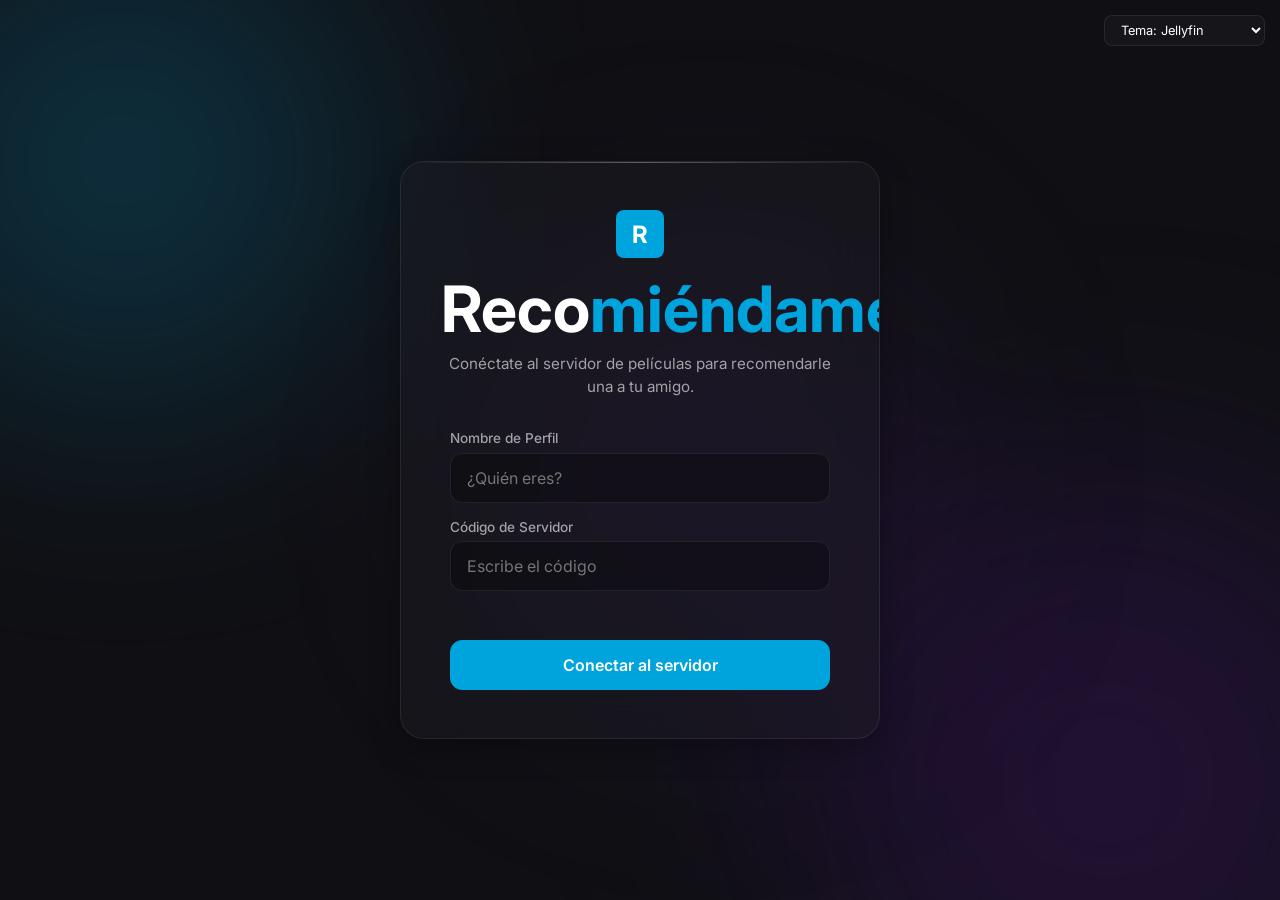
==== commit e28f67b2: "." ====
--- a/index.html
+++ b/index.html
@@ -3,7 +3,7 @@
 <head>
   <meta charset="UTF-8" />
   <meta name="viewport" content="width=device-width, initial-scale=1.0" />
-  <title>Mi lista — Recomiéndame</title>
+  <title>Recomiéndame una peli</title>
   
   <!-- Fuentes para todos los temas -->
   <link rel="preconnect" href="https://fonts.googleapis.com" />
@@ -12,16 +12,20 @@
   
   <link rel="stylesheet" href="style.css" />
 </head>
-<body class="panel-body">
+<body>
 
+  <!-- Elementos de fondo dinámicos según el tema -->
   <div class="theme-backgrounds">
+    <!-- Orbes para Jellyfin -->
     <div class="bg-orb orb-cyan"></div>
     <div class="bg-orb orb-purple"></div>
     <div class="bg-orb orb-light"></div>
+    <!-- Ruido / CRT para Clásico y Apocalíptico -->
     <div class="bg-noise"></div>
     <div class="bg-crt-lines"></div>
   </div>
 
+  <!-- SELECTOR DE TEMAS GLOBAL -->
   <div class="theme-switcher">
     <select id="theme-select" onchange="changeTheme(this.value)">
       <option value="jellyfin">Tema: Jellyfin</option>
@@ -30,61 +34,101 @@
     </select>
   </div>
 
-  <!-- ── LOGIN PANEL ───────────────────────────── -->
-  <div id="screen-panel-login" class="screen active">
+  <!-- ── LOGIN ──────────────────────────────────── -->
+  <div id="screen-code" class="screen active">
     <div class="center-wrap fade-in">
       <div class="glass-panel login-box slide-up">
         <div class="glass-glare"></div>
-        <div class="brand-logo">🎬</div>
-        <h1 class="title">Mi <span class="text-accent">Lista</span></h1>
-        <p class="hint">Acceso de administrador del servidor.</p>
+        <div class="brand-logo">R</div>
+        <h1 class="title">Reco<span class="text-accent">miéndame</span></h1>
+        <p class="hint">Conéctate al servidor de películas para recomendarle una a tu amigo.</p>
         
         <div class="field-group">
           <div class="input-wrap">
-            <label>Código de Propietario</label>
-            <input type="password" id="owner-code-input" placeholder="Ingresa tu clave" />
+            <label>Nombre de Perfil</label>
+            <input type="text" id="input-name" placeholder="¿Quién eres?" autocomplete="off" />
           </div>
-          <p id="owner-error" class="error-msg"></p>
-          <button class="btn-main mt-4" onclick="ownerLogin()">Acceder al panel</button>
+          <div class="input-wrap">
+            <label>Código de Servidor</label>
+            <input type="password" id="input-code" placeholder="Escribe el código" />
+          </div>
+          <p id="code-error" class="error-msg"></p>
+          <button class="btn-main mt-4" onclick="enterApp()">Conectar al servidor</button>
         </div>
       </div>
     </div>
   </div>
 
-  <!-- ── PANEL MAIN ────────────────────────────── -->
-  <div id="screen-panel-main" class="screen">
+  <!-- ── SEARCH ─────────────────────────────────── -->
+  <div id="screen-search" class="screen">
     
     <header class="top-bar glass-panel">
       <div class="top-logo-wrap">
-        <div class="brand-logo small">🎬</div>
-        <span class="top-logo-text">Mi <span class="text-accent">Lista</span></span>
+        <div class="brand-logo small">R</div>
+        <span class="top-logo-text">Reco<span class="text-accent">miéndame</span></span>
       </div>
       
+      <div class="search-bar-wrap">
+        <span class="search-icon">🔍</span>
+        <input type="text" id="search-input" placeholder="Buscar películas por título..." oninput="handleSearch(this.value)" autocomplete="off" />
+        <div class="spinner" id="spinner"></div>
+      </div>
+
       <div class="top-right">
-        <span class="count-pill" id="rec-count">0 películas</span>
-        <button class="btn-icon text-sm px-3" onclick="ownerLogout()">Salir</button>
+        <div class="user-badge">
+          <div class="user-avatar" id="top-user-avatar">?</div>
+          <span id="top-user-name" class="hidden-mobile"></span>
+        </div>
+        <button class="btn-icon" onclick="logoutToLogin()" title="Salir">✖</button>
       </div>
     </header>
 
-    <div class="filters-bar glass-panel">
-      <button class="filter-btn active" data-filter="all" onclick="setFilter('all', this)">Todas</button>
-      <button class="filter-btn f-downloaded" data-filter="downloaded" onclick="setFilter('downloaded', this)">↓ Descargadas</button>
-      <button class="filter-btn f-liked" data-filter="liked" onclick="setFilter('liked', this)">✓ Me gustó</button>
-      <button class="filter-btn f-disliked" data-filter="disliked" onclick="setFilter('disliked', this)">✕ No me gustó</button>
-      <button class="filter-btn" data-filter="pending" onclick="setFilter('pending', this)">⏳ Sin ver</button>
-    </div>
+    <main class="main-content">
+      <h2 class="section-title">Resultados de búsqueda</h2>
+      <div id="results-container" class="results-grid slide-up">
+        <!-- Los resultados se inyectan aquí -->
+      </div>
 
-    <main class="main-content">
-      <div class="section-label" id="section-label">Cargando…</div>
-      <div class="panel-grid slide-up" id="panel-grid">
-        <div class="empty-state">Conectando al servidor...</div>
+      <!-- MODAL DE CONFIRMACIÓN -->
+      <div id="confirm-panel" class="modal-overlay hidden">
+        <div class="modal-backdrop" onclick="cancelConfirm()"></div>
+        <div class="glass-panel modal-content slide-up">
+          <button class="modal-close" onclick="cancelConfirm()">✖</button>
+          
+          <div class="modal-body" id="confirm-content">
+            <!-- Contenido inyectado por JS -->
+          </div>
+
+          <div class="modal-footer">
+            <p id="confirm-feedback" class="error-msg"></p>
+            <div class="confirm-actions">
+              <button class="btn-main" id="confirm-btn" onclick="submitRecommendation()">Confirmar y Recomendar</button>
+              <button class="btn-ghost" onclick="cancelConfirm()">Cancelar</button>
+            </div>
+          </div>
+        </div>
       </div>
     </main>
+  </div>
 
+  <!-- ── SUCCESS ────────────────────────────────── -->
+  <div id="screen-success" class="screen">
+    <div class="center-wrap fade-in">
+      <div class="glass-panel success-box slide-up">
+        <div class="success-icon-wrap">
+          <div class="success-glow"></div>
+          <div class="success-icon">✓</div>
+        </div>
+        <h2 class="title" style="margin-bottom: 0.5rem;">¡Añadida al servidor!</h2>
+        <p class="hint" id="success-msg" style="margin-bottom: 2rem;"></p>
+        <button class="btn-main" onclick="recomendar()">Hacer otra recomendación</button>
+      </div>
+    </div>
   </div>
 
   <script src="config.js"></script>
   <script src="supabase.js"></script>
-  <script src="panel.js"></script>
+  <script src="tmdb.js"></script>
+  <script src="app.js"></script>
 </body>
 </html>
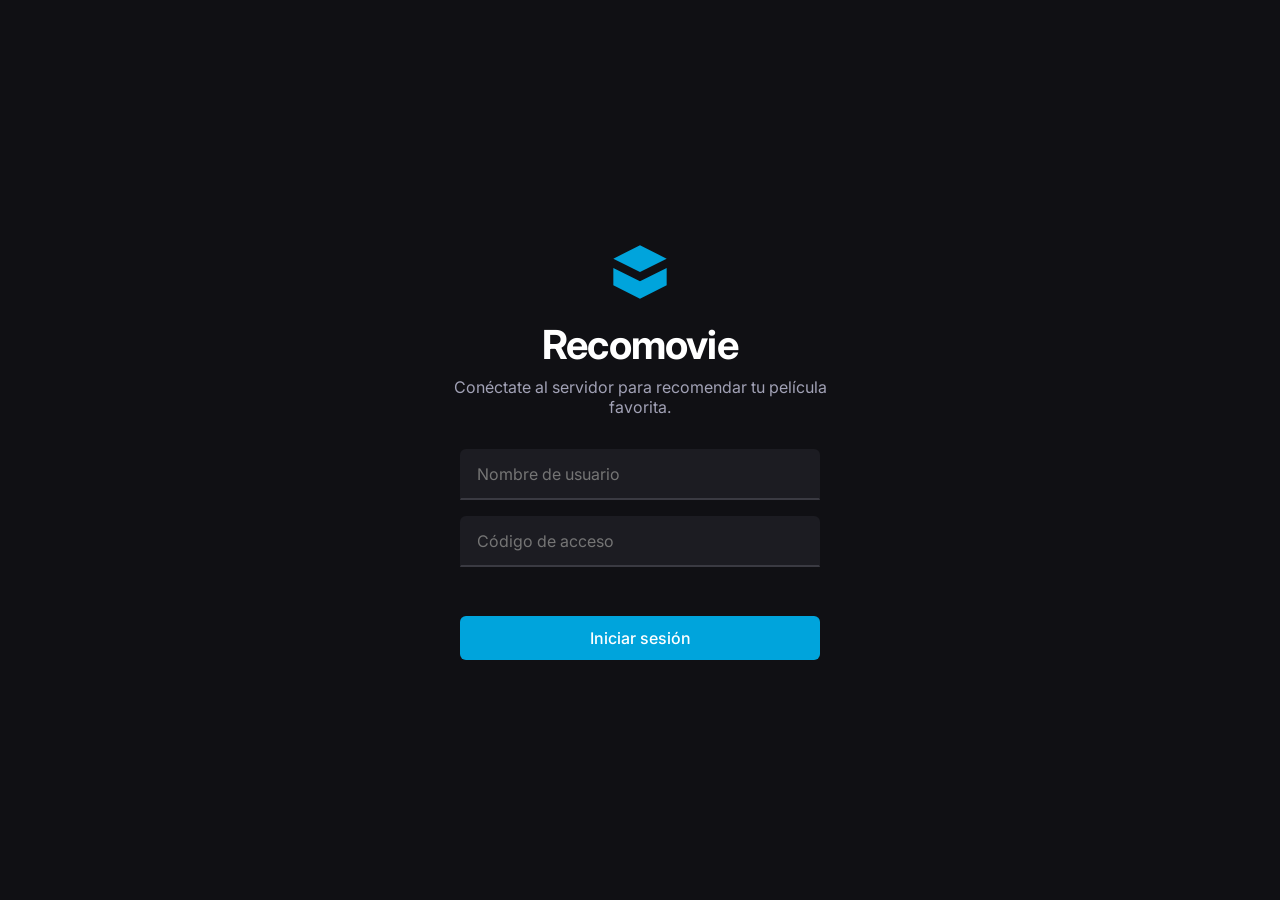
==== commit 8576ef1d: "re-design" ====
--- a/index.html
+++ b/index.html
@@ -1,127 +1,143 @@
 <!DOCTYPE html>
-<html lang="es" data-theme="jellyfin">
+<html lang="es">
 <head>
   <meta charset="UTF-8" />
   <meta name="viewport" content="width=device-width, initial-scale=1.0" />
-  <title>Recomiéndame una peli</title>
+  <title>Recomovie - Sugiere una película</title>
   
-  <!-- Fuentes para todos los temas -->
   <link rel="preconnect" href="https://fonts.googleapis.com" />
   <link rel="preconnect" href="https://fonts.gstatic.com" crossorigin />
-  <link href="https://fonts.googleapis.com/css2?family=Inter:wght@300;400;500;600;700&family=Playfair+Display:wght@700;900&family=VT323&family=Bebas+Neue&family=DM+Sans:wght@300;400;500&display=swap" rel="stylesheet" />
+  <link href="https://fonts.googleapis.com/css2?family=Inter:wght@300;400;500;600;700&display=swap" rel="stylesheet" />
   
   <link rel="stylesheet" href="style.css" />
 </head>
 <body>
 
-  <!-- Elementos de fondo dinámicos según el tema -->
-  <div class="theme-backgrounds">
-    <!-- Orbes para Jellyfin -->
-    <div class="bg-orb orb-cyan"></div>
-    <div class="bg-orb orb-purple"></div>
-    <div class="bg-orb orb-light"></div>
-    <!-- Ruido / CRT para Clásico y Apocalíptico -->
-    <div class="bg-noise"></div>
-    <div class="bg-crt-lines"></div>
-  </div>
-
-  <!-- SELECTOR DE TEMAS GLOBAL -->
-  <div class="theme-switcher">
-    <select id="theme-select" onchange="changeTheme(this.value)">
-      <option value="jellyfin">Tema: Jellyfin</option>
-      <option value="classic">Tema: Clásico</option>
-      <option value="apocalyptic">Tema: Apocalíptico</option>
-    </select>
-  </div>
-
   <!-- ── LOGIN ──────────────────────────────────── -->
   <div id="screen-code" class="screen active">
     <div class="center-wrap fade-in">
-      <div class="glass-panel login-box slide-up">
-        <div class="glass-glare"></div>
-        <div class="brand-logo">R</div>
-        <h1 class="title">Reco<span class="text-accent">miéndame</span></h1>
-        <p class="hint">Conéctate al servidor de películas para recomendarle una a tu amigo.</p>
+      <div class="login-box">
+        <div class="brand-logo">
+          <svg viewBox="0 0 24 24" fill="currentColor" class="logo-icon"><path d="M12 2L22 7L12 12L2 7L12 2ZM2 17L12 22L22 17V10.5L12 15.5L2 10.5V17Z"/></svg>
+        </div>
+        <h1 class="title">Recomovie</h1>
+        <p class="hint">Conéctate al servidor para recomendar tu película favorita.</p>
         
         <div class="field-group">
           <div class="input-wrap">
-            <label>Nombre de Perfil</label>
-            <input type="text" id="input-name" placeholder="¿Quién eres?" autocomplete="off" />
+            <input type="text" id="input-name" placeholder="Nombre de usuario" autocomplete="off" />
           </div>
           <div class="input-wrap">
-            <label>Código de Servidor</label>
-            <input type="password" id="input-code" placeholder="Escribe el código" />
+            <input type="password" id="input-code" placeholder="Código de acceso" />
           </div>
           <p id="code-error" class="error-msg"></p>
-          <button class="btn-main mt-4" onclick="enterApp()">Conectar al servidor</button>
+          <button class="btn-main mt-4" onclick="enterApp()">Iniciar sesión</button>
         </div>
       </div>
     </div>
   </div>
 
-  <!-- ── SEARCH ─────────────────────────────────── -->
+  <!-- ── SEARCH / INICIO ────────────────────────── -->
   <div id="screen-search" class="screen">
     
-    <header class="top-bar glass-panel">
+    <header class="top-bar">
       <div class="top-logo-wrap">
-        <div class="brand-logo small">R</div>
-        <span class="top-logo-text">Reco<span class="text-accent">miéndame</span></span>
+        <svg viewBox="0 0 24 24" fill="currentColor" class="logo-icon-small"><path d="M12 2L22 7L12 12L2 7L12 2ZM2 17L12 22L22 17V10.5L12 15.5L2 10.5V17Z"/></svg>
+        <span class="top-logo-text">Recomovie</span>
       </div>
       
-      <div class="search-bar-wrap">
-        <span class="search-icon">🔍</span>
-        <input type="text" id="search-input" placeholder="Buscar películas por título..." oninput="handleSearch(this.value)" autocomplete="off" />
-        <div class="spinner" id="spinner"></div>
-      </div>
-
       <div class="top-right">
-        <div class="user-badge">
+        <div class="user-badge" title="Usuario activo">
           <div class="user-avatar" id="top-user-avatar">?</div>
           <span id="top-user-name" class="hidden-mobile"></span>
         </div>
-        <button class="btn-icon" onclick="logoutToLogin()" title="Salir">✖</button>
+        <button class="btn-icon" onclick="logoutToLogin()" title="Cerrar sesión">
+          <svg width="20" height="20" viewBox="0 0 24 24" fill="none" stroke="currentColor" stroke-width="2"><path d="M9 21H5a2 2 0 0 1-2-2V5a2 2 0 0 1 2-2h4"></path><polyline points="16 17 21 12 16 7"></polyline><line x1="21" y1="12" x2="9" y2="12"></line></svg>
+        </button>
       </div>
     </header>
 
     <main class="main-content">
-      <h2 class="section-title">Resultados de búsqueda</h2>
-      <div id="results-container" class="results-grid slide-up">
-        <!-- Los resultados se inyectan aquí -->
+      
+      <!-- Buscador tipo Hero -->
+      <div class="hero-search">
+        <h1 class="hero-title">Sugerir Película</h1>
+        <p class="hero-subtitle">Busca y selecciona la película que quieres agregar a la lista.</p>
+        
+        <div class="search-box">
+          <svg class="search-icon" viewBox="0 0 24 24" fill="none" stroke="currentColor" stroke-width="2"><circle cx="11" cy="11" r="8"></circle><line x1="21" y1="21" x2="16.65" y2="16.65"></line></svg>
+          <input type="text" id="search-input" placeholder="Buscar películas..." oninput="handleSearch(this.value)" autocomplete="off" />
+          <button id="clear-search-btn" class="clear-btn hidden" onclick="clearSearch()" title="Borrar búsqueda">✕</button>
+          <div class="spinner" id="spinner"></div>
+        </div>
       </div>
 
-      <!-- MODAL DE CONFIRMACIÓN -->
-      <div id="confirm-panel" class="modal-overlay hidden">
-        <div class="modal-backdrop" onclick="cancelConfirm()"></div>
-        <div class="glass-panel modal-content slide-up">
-          <button class="modal-close" onclick="cancelConfirm()">✖</button>
-          
-          <div class="modal-body" id="confirm-content">
-            <!-- Contenido inyectado por JS -->
-          </div>
-
-          <div class="modal-footer">
-            <p id="confirm-feedback" class="error-msg"></p>
-            <div class="confirm-actions">
-              <button class="btn-main" id="confirm-btn" onclick="submitRecommendation()">Confirmar y Recomendar</button>
-              <button class="btn-ghost" onclick="cancelConfirm()">Cancelar</button>
-            </div>
-          </div>
+      <!-- Sección: Últimas recomendaciones (Por defecto) -->
+      <div id="latest-section" class="slide-up">
+        <h2 class="section-title">Añadidas recientemente ›</h2>
+        <div id="latest-container" class="jf-grid">
+          <!-- Cargando... -->
         </div>
       </div>
+
+      <!-- Sección: Resultados de búsqueda -->
+      <div id="search-results-section" class="hidden">
+        <h2 class="section-title">Resultados de la búsqueda ›</h2>
+        <div id="results-container" class="jf-grid">
+          <!-- Los resultados se inyectan aquí -->
+        </div>
+      </div>
+
     </main>
   </div>
 
+  <!-- ── MODAL CONFIRMACIÓN ─────────────────────── -->
+  <div id="confirm-panel" class="modal-overlay hidden">
+    <div class="modal-backdrop" onclick="cancelConfirm()"></div>
+    <div class="modal-content slide-up">
+      
+      <!-- Backdrop estilo Jellyfin -->
+      <div class="modal-hero">
+        <div id="confirm-backdrop" class="modal-hero-bg"></div>
+        <div class="modal-hero-gradient"></div>
+        <button class="modal-close" onclick="cancelConfirm()">✕</button>
+      </div>
+
+      <div class="modal-body">
+        <div class="modal-poster-wrap">
+          <img id="confirm-poster" class="modal-poster" src="" alt="Poster" />
+        </div>
+        
+        <div class="modal-details">
+          <h2 class="modal-title" id="confirm-title"></h2>
+          <div class="modal-meta" id="confirm-meta"></div>
+          
+          <div class="confirm-actions mt-4">
+            <button class="btn-main" id="confirm-btn" onclick="submitRecommendation()">
+              <svg width="20" height="20" viewBox="0 0 24 24" fill="none" stroke="currentColor" stroke-width="2"><path d="M12 5v14M5 12h14"/></svg>
+              Añadir a Recomovie
+            </button>
+          </div>
+          
+          <p id="confirm-feedback" class="error-msg"></p>
+          
+          <h3 class="modal-subtitle">Sinopsis</h3>
+          <p class="modal-desc" id="confirm-overview"></p>
+        </div>
+      </div>
+    </div>
+  </div>
+
   <!-- ── SUCCESS ────────────────────────────────── -->
-  <div id="screen-success" class="screen">
+  <div id="screen-success" class="screen hidden">
     <div class="center-wrap fade-in">
-      <div class="glass-panel success-box slide-up">
-        <div class="success-icon-wrap">
-          <div class="success-glow"></div>
-          <div class="success-icon">✓</div>
+      <div class="success-box">
+        <div class="success-icon">
+          <svg width="48" height="48" viewBox="0 0 24 24" fill="none" stroke="currentColor" stroke-width="2" stroke-linecap="round" stroke-linejoin="round"><path d="M22 11.08V12a10 10 0 1 1-5.93-9.14"></path><polyline points="22 4 12 14.01 9 11.01"></polyline></svg>
         </div>
-        <h2 class="title" style="margin-bottom: 0.5rem;">¡Añadida al servidor!</h2>
+        <h2 class="title" style="margin-bottom: 0.5rem;">Sugerencia añadida</h2>
         <p class="hint" id="success-msg" style="margin-bottom: 2rem;"></p>
-        <button class="btn-main" onclick="recomendar()">Hacer otra recomendación</button>
+        <button class="btn-main" onclick="recomendar()">Recomendar otra película</button>
       </div>
     </div>
   </div>
--- a/style.css
+++ b/style.css
@@ -1,98 +1,25 @@
 /* ─────────────────────────────────────────────
-   SISTEMA DE TEMAS Y VARIABLES GLOBALES
-────────────────────────────────────────────── */
-
-/* Tema 1: Jellyfin (Por defecto) */
-:root, [data-theme="jellyfin"] {
+   RECOMOVIE - JELLYFIN FLAT DESIGN
+────────────────────────────────────────────── */
+
+:root {
+  /* Paleta Jellyfin Oscura */
   --bg-color: #101014;
+  --surface-color: #1c1c22;
+  --surface-hover: #25252b;
+  --primary-color: #00a4dc;
+  --primary-hover: #008cc2;
   --text-main: #ffffff;
-  --text-muted: rgba(255, 255, 255, 0.6);
-  --accent-color: #00a4dc;
-  --accent-hover: #008cc2;
-  --error-color: #ff4d4d;
-  --success-color: #10b981;
+  --text-muted: #a1a1b5;
+  --error-color: #ff3b3b;
+  --success-color: #00e676;
   
-  --panel-bg: rgba(30, 30, 38, 0.4);
-  --panel-border: rgba(255, 255, 255, 0.08);
-  --panel-shadow: 0 8px 32px 0 rgba(0, 0, 0, 0.3);
-  --backdrop-blur: blur(24px);
+  --font-main: 'Inter', system-ui, sans-serif;
+  --radius-lg: 12px;
+  --radius-md: 8px;
+  --radius-sm: 6px;
   
-  --card-bg: linear-gradient(135deg, rgba(255,255,255,0.05) 0%, rgba(255,255,255,0.01) 100%);
-  --card-hover-border: rgba(0, 164, 220, 0.4);
-  --input-bg: rgba(0, 0, 0, 0.3);
-  
-  --font-main: 'Inter', sans-serif;
-  --font-heading: 'Inter', sans-serif;
-  --radius-lg: 24px;
-  --radius-md: 12px;
-  --radius-sm: 8px;
-
-  --display-orbs: block;
-  --display-noise: none;
-  --display-crt: none;
-  --button-text-color: #ffffff;
-}
-
-/* Tema 2: Clásico (Repositorio Original) */
-[data-theme="classic"] {
-  --bg-color: #0a0a0a;
-  --text-main: #f0ede6;
-  --text-muted: rgba(240,237,230,0.45);
-  --accent-color: #e8c97a;
-  --accent-hover: #d4b56a;
-  --error-color: #e85a4f;
-  --success-color: #5acea0;
-  
-  --panel-bg: #141414;
-  --panel-border: rgba(255,255,255,0.08);
-  --panel-shadow: none;
-  --backdrop-blur: none;
-  
-  --card-bg: #1e1e1e;
-  --card-hover-border: rgba(255,255,255,0.18);
-  --input-bg: #141414;
-  
-  --font-main: 'DM Sans', sans-serif;
-  --font-heading: 'Playfair Display', serif;
-  --radius-lg: 12px;
-  --radius-md: 12px;
-  --radius-sm: 8px;
-
-  --display-orbs: none;
-  --display-noise: block;
-  --display-crt: none;
-  --button-text-color: #0a0a0a;
-}
-
-/* Tema 3: Apocalíptico */
-[data-theme="apocalyptic"] {
-  --bg-color: #070707;
-  --text-main: #ffb000;
-  --text-muted: #a8a8a8;
-  --accent-color: #ffb000;
-  --accent-hover: #cc8d00;
-  --error-color: #ff003c;
-  --success-color: #4ade80;
-  
-  --panel-bg: #141414;
-  --panel-border: #ffb000;
-  --panel-shadow: 4px 4px 0 #8a2b0d;
-  --backdrop-blur: none;
-  
-  --card-bg: #000000;
-  --card-hover-border: #ffb000;
-  --input-bg: rgba(255, 176, 0, 0.05);
-  
-  --font-main: 'VT323', monospace;
-  --font-heading: 'Bebas Neue', sans-serif;
-  --radius-lg: 0px;
-  --radius-md: 0px;
-  --radius-sm: 0px;
-
-  --display-orbs: none;
-  --display-noise: block;
-  --display-crt: block;
-  --button-text-color: #000000;
+  --transition: 0.2s ease-in-out;
 }
 
 /* ─────────────────────────────────────────────
@@ -107,184 +34,83 @@
   font-family: var(--font-main);
   min-height: 100vh;
   overflow-x: hidden;
-  transition: background-color 0.3s ease, color 0.3s ease;
-}
-
-.text-accent { color: var(--accent-color); }
+  -webkit-font-smoothing: antialiased;
+}
+
+.mt-2 { margin-top: 0.5rem; }
 .mt-4 { margin-top: 1rem; }
-
-/* ─────────────────────────────────────────────
-   FONDOS DINÁMICOS Y TEMAS
-────────────────────────────────────────────── */
-.theme-backgrounds {
-  position: fixed;
-  inset: 0;
-  z-index: -1;
-  overflow: hidden;
-  pointer-events: none;
-}
-
-/* Orbes Jellyfin */
-.bg-orb {
-  position: absolute;
+.hidden { display: none !important; }
+
+/* Scrollbar plano */
+::-webkit-scrollbar { width: 10px; }
+::-webkit-scrollbar-track { background: var(--bg-color); }
+::-webkit-scrollbar-thumb { background: #3a3a42; border-radius: 10px; border: 2px solid var(--bg-color); }
+::-webkit-scrollbar-thumb:hover { background: #5a5a66; }
+
+/* ─────────────────────────────────────────────
+   COMPONENTES GLOBALES
+────────────────────────────────────────────── */
+.title { font-size: 2.5rem; font-weight: 700; margin-bottom: 0.5rem; letter-spacing: -0.02em; }
+.hint { font-size: 1rem; color: var(--text-muted); margin-bottom: 2rem; }
+
+/* Botones */
+.btn-main {
+  width: 100%;
+  padding: 12px 20px;
+  background-color: var(--primary-color);
+  color: #fff;
+  border: none;
+  border-radius: var(--radius-sm);
+  font-family: var(--font-main);
+  font-size: 1rem;
+  font-weight: 500;
+  cursor: pointer;
+  transition: background-color var(--transition);
+  display: flex;
+  align-items: center;
+  justify-content: center;
+  gap: 8px;
+}
+.btn-main:hover { background-color: var(--primary-hover); }
+.btn-main:disabled { opacity: 0.5; cursor: not-allowed; }
+
+.btn-icon {
+  background: transparent;
+  border: none;
+  color: var(--text-muted);
+  width: 40px; height: 40px;
   border-radius: 50%;
-  filter: blur(120px);
-  display: var(--display-orbs);
-  animation: blob 15s infinite alternate;
-}
-.orb-cyan { top: -10%; left: -10%; width: 500px; height: 500px; background: rgba(0, 164, 220, 0.2); }
-.orb-purple { bottom: -20%; right: -10%; width: 600px; height: 600px; background: rgba(56, 20, 96, 0.4); animation-direction: alternate-reverse; }
-.orb-light { top: 30%; left: 40%; width: 400px; height: 400px; background: rgba(86, 37, 140, 0.2); animation-delay: 2s; }
-
-@keyframes blob {
-  0% { transform: translate(0px, 0px) scale(1); }
-  33% { transform: translate(30px, -50px) scale(1.1); }
-  66% { transform: translate(-20px, 20px) scale(0.9); }
-  100% { transform: translate(0px, 0px) scale(1); }
-}
-
-/* Ruido (Classic y Apocalyptic) */
-.bg-noise {
-  position: absolute;
-  inset: 0;
-  opacity: 0.04;
-  display: var(--display-noise);
-  background-image: url("data:image/svg+xml,%3Csvg viewBox='0 0 256 256' xmlns='http://www.w3.org/2000/svg'%3E%3Cfilter id='noise'%3E%3CfeTurbulence type='fractalNoise' baseFrequency='0.9' numOctaves='4' stitchTiles='stitch'/%3E%3C/filter%3E%3Crect width='100%25' height='100%25' filter='url(%23noise)' opacity='1'/%3E%3C/svg%3E");
-}
-
-/* CRT Lines (Apocalyptic) */
-.bg-crt-lines {
-  position: absolute;
-  inset: 0;
-  display: var(--display-crt);
-  background: linear-gradient(rgba(18, 16, 16, 0) 50%, rgba(0, 0, 0, 0.25) 50%);
-  background-size: 100% 3px;
-  animation: flicker 4s infinite;
-}
-
-@keyframes flicker {
-  0%, 19.999%, 22%, 62.999%, 64%, 64.999%, 70%, 100% { opacity: 1; }
-  20%, 21.999%, 63%, 63.999%, 65%, 69.999% { opacity: 0.8; }
-}
-
-/* SELECTOR DE TEMA */
-.theme-switcher {
-  position: fixed;
-  top: 15px;
-  right: 15px;
-  z-index: 1000;
-}
-#theme-select {
-  background: var(--panel-bg);
-  color: var(--text-main);
-  border: 1px solid var(--panel-border);
-  border-radius: var(--radius-sm);
-  padding: 6px 12px;
-  font-family: var(--font-main);
-  font-size: 0.8rem;
-  backdrop-filter: var(--backdrop-blur);
-  outline: none;
-  cursor: pointer;
-}
-#theme-select option { background: #141414; color: #fff; }
-
-/* ─────────────────────────────────────────────
-   COMPONENTES GLOBALES (Glassmorphism & Cards)
-────────────────────────────────────────────── */
-.glass-panel {
-  background: var(--panel-bg);
-  backdrop-filter: var(--backdrop-blur);
-  -webkit-backdrop-filter: var(--backdrop-blur);
-  border: 1px solid var(--panel-border);
-  box-shadow: var(--panel-shadow);
-  border-radius: var(--radius-lg);
-  transition: all 0.3s ease;
-}
-
-.title {
-  font-family: var(--font-heading);
-  font-size: clamp(2.5rem, 6vw, 4rem);
-  font-weight: 700;
-  line-height: 1.1;
-  margin-bottom: 0.5rem;
-}
-
-.hint {
-  font-size: 0.95rem;
-  color: var(--text-muted);
-  margin-bottom: 2rem;
-  line-height: 1.5;
-}
-
-/* Formularios y Botones */
-.field-group { width: 100%; max-width: 380px; margin: 0 auto; text-align: left; }
+  display: flex; align-items: center; justify-content: center;
+  cursor: pointer; transition: color var(--transition), background-color var(--transition);
+}
+.btn-icon:hover { background-color: rgba(255,255,255,0.05); color: var(--text-main); }
+
+/* Formularios */
+.field-group { width: 100%; max-width: 360px; margin: 0 auto; text-align: left; }
 .input-wrap { margin-bottom: 1rem; }
-.input-wrap label { display: block; font-size: 0.85rem; color: var(--text-muted); margin-bottom: 0.4rem; font-weight: 500; }
 
 input[type=text], input[type=password] {
   width: 100%;
-  background: var(--input-bg);
-  border: 1px solid var(--panel-border);
-  border-radius: var(--radius-md);
+  background-color: var(--surface-color);
+  border: 1px solid transparent;
+  border-bottom: 2px solid #3a3a42;
+  border-radius: var(--radius-sm) var(--radius-sm) 0 0;
   color: var(--text-main);
   font-family: var(--font-main);
   font-size: 1rem;
   padding: 14px 16px;
   outline: none;
-  transition: all 0.3s ease;
+  transition: all var(--transition);
 }
 input:focus {
-  border-color: var(--accent-color);
-  background: rgba(0,0,0,0.5);
-  box-shadow: 0 0 0 3px rgba(0, 164, 220, 0.1);
-}
-
-.btn-main {
-  width: 100%;
-  padding: 14px 24px;
-  background: var(--accent-color);
-  color: var(--button-text-color);
-  border: 1px solid var(--accent-color);
-  border-radius: var(--radius-md);
-  font-family: var(--font-main);
-  font-size: 1rem;
-  font-weight: 600;
-  cursor: pointer;
-  transition: all 0.2s ease;
-  text-align: center;
-}
-.btn-main:hover { background: var(--accent-hover); transform: translateY(-2px); }
-.btn-main:disabled { opacity: 0.5; cursor: not-allowed; transform: none; }
-
-.btn-ghost {
-  width: 100%;
-  padding: 12px 24px;
-  background: transparent;
-  color: var(--text-main);
-  border: 1px solid var(--panel-border);
-  border-radius: var(--radius-md);
-  font-family: var(--font-main);
-  font-size: 0.95rem;
-  cursor: pointer;
-  transition: all 0.2s;
-}
-.btn-ghost:hover { background: rgba(255,255,255,0.05); border-color: var(--text-muted); }
-
-.btn-icon {
-  background: rgba(255,255,255,0.05);
-  border: 1px solid var(--panel-border);
-  color: var(--text-muted);
-  width: 36px; height: 36px;
-  border-radius: 50%;
-  display: flex; align-items: center; justify-content: center;
-  cursor: pointer; transition: all 0.2s;
-}
-.btn-icon:hover { background: rgba(255,255,255,0.1); color: var(--text-main); }
-
-.error-msg { font-size: 0.85rem; color: var(--error-color); min-height: 1.2em; margin-top: 0.5rem; }
-
-/* ─────────────────────────────────────────────
-   SCREENS Y LAYOUTS
+  background-color: var(--surface-hover);
+  border-bottom-color: var(--primary-color);
+}
+
+.error-msg { font-size: 0.85rem; color: var(--error-color); min-height: 1.2em; margin-top: 0.5rem; text-align: center; }
+
+/* ─────────────────────────────────────────────
+   LAYOUTS PRINCIPALES
 ────────────────────────────────────────────── */
 .screen { display: none; min-height: 100vh; flex-direction: column; }
 .screen.active { display: flex; }
@@ -295,177 +121,232 @@
 }
 
 .login-box, .success-box {
-  padding: 3rem 2.5rem;
   width: 100%;
-  max-width: 480px;
-  position: relative;
-  overflow: hidden;
-}
-.glass-glare {
-  position: absolute; top: 0; left: 0; right: 0; height: 1px;
-  background: linear-gradient(90deg, transparent, rgba(255,255,255,0.3), transparent);
+  max-width: 420px;
+  display: flex; flex-direction: column; align-items: center;
 }
 
 .brand-logo {
-  width: 48px; height: 48px;
-  background: var(--accent-color);
-  color: var(--button-text-color);
-  border-radius: var(--radius-sm);
-  display: inline-flex; align-items: center; justify-content: center;
-  font-size: 1.5rem; font-weight: bold; font-family: var(--font-heading);
+  color: var(--primary-color);
   margin-bottom: 1rem;
-}
-.brand-logo.small { width: 32px; height: 32px; font-size: 1.1rem; margin-bottom: 0; }
-
-/* Header Search / Topbar */
+  width: 64px; height: 64px;
+}
+.logo-icon { width: 100%; height: 100%; }
+
+/* Header Topbar */
 .top-bar {
   display: flex; align-items: center; justify-content: space-between;
-  padding: 1rem 2rem;
-  border-radius: 0; border-left: none; border-right: none; border-top: none;
+  padding: 1rem 2.5rem;
+  background-color: var(--bg-color);
   position: sticky; top: 0; z-index: 50;
-}
-.top-logo-wrap { display: flex; align-items: center; gap: 10px; }
-.top-logo-text { font-family: var(--font-heading); font-weight: 700; font-size: 1.25rem; }
-
-.search-bar-wrap {
-  flex: 1; max-width: 600px; margin: 0 2rem; position: relative;
-}
-.search-icon { position: absolute; left: 14px; top: 50%; transform: translateY(-50%); font-size: 1.1rem; opacity: 0.5; }
-.search-bar-wrap input {
-  padding-left: 44px; padding-right: 44px; border-radius: 50px;
-  background: var(--panel-bg);
-}
-.search-bar-wrap input:focus { background: rgba(0,0,0,0.6); }
-
-.spinner {
-  position: absolute; right: 16px; top: 50%; transform: translateY(-50%);
-  width: 18px; height: 18px;
-  border: 2px solid var(--panel-border); border-top-color: var(--accent-color);
-  border-radius: 50%; animation: spin 0.6s linear infinite; display: none;
-}
-.spinner.active { display: block; }
+  border-bottom: 1px solid rgba(255,255,255,0.05);
+}
+.top-logo-wrap { display: flex; align-items: center; gap: 12px; color: var(--text-main); }
+.logo-icon-small { width: 32px; height: 32px; color: var(--primary-color); }
+.top-logo-text { font-size: 1.25rem; font-weight: 600; letter-spacing: -0.02em; }
 
 .top-right { display: flex; align-items: center; gap: 1rem; }
 .user-badge {
   display: flex; align-items: center; gap: 8px;
-  background: rgba(255,255,255,0.05); padding: 4px 12px 4px 4px;
-  border-radius: 50px; border: 1px solid var(--panel-border);
-  font-size: 0.85rem; color: var(--text-muted);
+  font-size: 0.9rem; font-weight: 500; color: var(--text-main);
 }
 .user-avatar {
-  width: 24px; height: 24px; border-radius: 50%;
-  background: var(--accent-color); color: var(--button-text-color);
+  width: 32px; height: 32px; border-radius: 50%;
+  background-color: var(--primary-color); color: #fff;
   display: flex; align-items: center; justify-content: center; font-weight: bold;
 }
 
-/* Resultados Grid */
-.main-content { padding: 2rem; max-width: 1200px; margin: 0 auto; width: 100%; flex: 1; }
-.section-title { font-family: var(--font-heading); font-size: 1.5rem; margin-bottom: 1.5rem; }
-
-.results-grid, .panel-grid {
+/* ─────────────────────────────────────────────
+   BUSCADOR Y CONTENIDO (Main Content)
+────────────────────────────────────────────── */
+.main-content { padding: 2rem 2.5rem; width: 100%; flex: 1; }
+
+.hero-search {
+  max-width: 600px;
+  margin: 2rem auto 4rem;
+  text-align: center;
+}
+.hero-title { font-size: 2rem; font-weight: 600; margin-bottom: 0.5rem; }
+.hero-subtitle { color: var(--text-muted); margin-bottom: 2rem; font-size: 1.05rem; }
+
+.search-box { position: relative; width: 100%; }
+.search-icon { 
+  position: absolute; left: 16px; top: 50%; transform: translateY(-50%); 
+  width: 20px; height: 20px; color: var(--text-muted); 
+}
+.search-box input {
+  padding-left: 48px; padding-right: 48px; border-radius: 50px;
+  border: 1px solid transparent; border-bottom: 1px solid transparent;
+  background-color: var(--surface-color);
+}
+.search-box input:focus { border-color: var(--primary-color); }
+
+.clear-btn {
+  position: absolute; right: 16px; top: 50%; transform: translateY(-50%);
+  background: none; border: none; color: var(--text-muted);
+  cursor: pointer; font-size: 1rem; padding: 4px; border-radius: 50%;
+  display: flex; align-items: center; justify-content: center;
+}
+.clear-btn:hover { color: var(--text-main); background-color: rgba(255,255,255,0.1); }
+
+.spinner {
+  position: absolute; right: 16px; top: 50%; transform: translateY(-50%);
+  width: 20px; height: 20px;
+  border: 2px solid transparent; border-top-color: var(--primary-color); border-right-color: var(--primary-color);
+  border-radius: 50%; animation: spin 0.6s linear infinite; display: none;
+}
+.spinner.active { display: block; }
+/* Si el spinner está activo, ocultamos la X */
+.spinner.active ~ .clear-btn { display: none !important; }
+
+/* ─────────────────────────────────────────────
+   TARJETAS JELLYFIN (Grid)
+────────────────────────────────────────────── */
+.section-title { 
+  font-size: 1.25rem; font-weight: 500; margin-bottom: 1.25rem; 
+  color: var(--text-main); display: flex; align-items: center;
+}
+
+.jf-grid {
   display: grid;
-  grid-template-columns: repeat(auto-fill, minmax(180px, 1fr));
-  gap: 1.5rem;
-}
-
-.movie-card {
-  background: var(--card-bg);
-  border: 1px solid var(--panel-border);
-  border-radius: var(--radius-md);
-  overflow: hidden; cursor: pointer;
-  transition: all 0.3s ease;
+  grid-template-columns: repeat(auto-fill, minmax(140px, 1fr));
+  gap: 1.5rem 1rem;
+}
+@media (min-width: 768px) {
+  .jf-grid { grid-template-columns: repeat(auto-fill, minmax(180px, 1fr)); }
+}
+
+.jf-card {
   display: flex; flex-direction: column;
-}
-.movie-card:hover {
-  border-color: var(--card-hover-border);
-  transform: translateY(-4px);
-  box-shadow: 0 10px 20px rgba(0,0,0,0.4);
-}
-.movie-card.already { opacity: 0.4; filter: grayscale(1); pointer-events: none; }
-
-.card-poster-wrap { position: relative; aspect-ratio: 2/3; background: #000; overflow: hidden; }
-.card-poster-wrap img { width: 100%; height: 100%; object-fit: cover; transition: transform 0.5s; }
-.movie-card:hover .card-poster-wrap img { transform: scale(1.05); }
-
-.card-overlay {
-  position: absolute; inset: 0; background: rgba(0,0,0,0.4);
-  display: flex; align-items: center; justify-content: center;
-  opacity: 0; transition: opacity 0.3s;
-}
-.movie-card:hover .card-overlay { opacity: 1; }
-.play-icon { font-size: 3rem; color: #fff; text-shadow: 0 4px 10px rgba(0,0,0,0.5); transform: scale(0.8); transition: transform 0.3s; }
-.movie-card:hover .play-icon { transform: scale(1); }
+  cursor: pointer; text-decoration: none;
+  transition: transform var(--transition);
+}
+.jf-card:hover { transform: scale(1.03); }
+.jf-card.already { opacity: 0.3; pointer-events: none; filter: grayscale(0.8); }
+
+.jf-poster-wrap {
+  width: 100%; aspect-ratio: 2/3; 
+  background-color: var(--surface-color);
+  border-radius: var(--radius-sm);
+  overflow: hidden; position: relative;
+  box-shadow: 0 4px 10px rgba(0,0,0,0.5);
+}
+.jf-poster-wrap img { width: 100%; height: 100%; object-fit: cover; }
+.jf-poster-ph {
+  width: 100%; height: 100%; display: flex; align-items: center; justify-content: center;
+  font-size: 3rem; color: #3a3a42;
+}
+
+.jf-card-info { padding-top: 0.75rem; text-align: center; }
+.jf-card-title { font-size: 0.95rem; font-weight: 500; white-space: nowrap; overflow: hidden; text-overflow: ellipsis; color: var(--text-main); }
+.jf-card-meta { font-size: 0.85rem; color: var(--text-muted); margin-top: 2px; }
 
 .badge-added {
   position: absolute; top: 8px; right: 8px;
-  background: rgba(0,0,0,0.8); color: #fff;
-  font-size: 0.65rem; font-weight: bold; text-transform: uppercase;
-  padding: 4px 8px; border-radius: 4px; border: 1px solid rgba(255,255,255,0.2);
-}
-
-.card-info { padding: 1rem; flex: 1; display: flex; flex-direction: column; justify-content: flex-end; }
-.card-title { font-size: 0.95rem; font-weight: 500; margin-bottom: 4px; white-space: nowrap; overflow: hidden; text-overflow: ellipsis; }
-.card-meta { font-size: 0.8rem; color: var(--text-muted); }
-
-/* Modal Confirmación */
-.modal-overlay { position: fixed; inset: 0; z-index: 100; display: flex; align-items: center; justify-content: center; padding: 1rem; }
-.modal-overlay.hidden { display: none; }
-.modal-backdrop { position: absolute; inset: 0; background: rgba(0,0,0,0.7); backdrop-filter: blur(8px); }
+  background-color: rgba(0,0,0,0.8); color: var(--primary-color);
+  font-size: 0.7rem; font-weight: 600; padding: 4px 8px; border-radius: 4px;
+}
+
+/* ─────────────────────────────────────────────
+   MODAL DE CONFIRMACIÓN (Estilo Detalle Item)
+────────────────────────────────────────────── */
+.modal-overlay { 
+  position: fixed; inset: 0; z-index: 100; 
+  display: flex; align-items: center; justify-content: center;
+}
+.modal-backdrop { position: absolute; inset: 0; background: rgba(0,0,0,0.85); }
 .modal-content {
-  position: relative; z-index: 101; width: 100%; max-width: 800px;
-  overflow: hidden; display: flex; flex-direction: column;
-}
-.modal-close { position: absolute; top: 1rem; right: 1rem; background: rgba(0,0,0,0.5); border: none; color: #fff; width: 32px; height: 32px; border-radius: 50%; cursor: pointer; z-index: 10; }
-
-.modal-body { display: flex; flex-direction: column; }
-@media(min-width: 600px) { .modal-body { flex-direction: row; } }
-.modal-poster { width: 100%; height: 300px; object-fit: cover; }
-@media(min-width: 600px) { .modal-poster { width: 40%; height: auto; object-fit: cover; } }
-
-.modal-details { padding: 2rem; flex: 1; background: linear-gradient(to right, rgba(0,0,0,0.6), transparent); }
-.tag-preview { display: inline-block; font-size: 0.7rem; color: var(--accent-color); border: 1px solid var(--accent-color); padding: 2px 8px; border-radius: 20px; margin-bottom: 1rem; text-transform: uppercase; }
-.modal-title { font-family: var(--font-heading); font-size: 2rem; font-weight: 700; margin-bottom: 0.5rem; line-height: 1.1; }
-.modal-meta { font-size: 0.85rem; color: var(--text-muted); margin-bottom: 1rem; }
-.modal-desc { font-size: 0.9rem; color: var(--text-muted); line-height: 1.6; }
-
-.modal-footer { padding: 1rem 2rem 2rem; }
-.confirm-actions { display: flex; gap: 1rem; }
-
-/* Success Screen */
-.success-icon-wrap { position: relative; width: 80px; height: 80px; margin: 0 auto 1.5rem; }
-.success-glow { position: absolute; inset: 0; background: var(--success-color); filter: blur(20px); opacity: 0.4; border-radius: 50%; animation: spin 3s linear infinite; }
-.success-icon { position: relative; width: 100%; height: 100%; background: var(--success-color); color: #000; border-radius: 50%; display: flex; align-items: center; justify-content: center; font-size: 2.5rem; font-weight: bold; border: 2px solid rgba(255,255,255,0.5); }
-
-/* Panel Propietario */
-.count-pill { background: rgba(255,255,255,0.1); font-size: 0.8rem; padding: 4px 12px; border-radius: 20px; }
-.filters-bar { display: flex; gap: 0.5rem; padding: 1rem 2rem; border-radius: 0; border-left: none; border-right: none; overflow-x: auto; }
-.filter-btn { background: transparent; color: var(--text-muted); border: 1px solid var(--panel-border); padding: 6px 14px; border-radius: 20px; font-size: 0.85rem; cursor: pointer; white-space: nowrap; transition: all 0.2s; }
-.filter-btn:hover { color: var(--text-main); border-color: var(--text-muted); }
-.filter-btn.active { background: var(--accent-color); color: var(--button-text-color); border-color: var(--accent-color); }
-
-.rec-card-footer { border-top: 1px solid var(--panel-border); margin-top: auto; padding: 0.75rem 1rem; font-size: 0.75rem; color: var(--text-muted); }
-.rec-status-bar { display: flex; border-top: 1px solid var(--panel-border); }
-.status-btn { flex: 1; background: transparent; border: none; border-right: 1px solid var(--panel-border); padding: 0.5rem; color: var(--text-muted); cursor: pointer; transition: all 0.2s; font-size: 0.75rem; }
-.status-btn:last-child { border-right: none; }
-.status-btn:hover { background: rgba(255,255,255,0.05); }
-.status-btn.s-dl { color: #eab308; background: rgba(234, 179, 8, 0.1); }
-.status-btn.s-like { color: var(--success-color); background: rgba(16, 185, 129, 0.1); }
-.status-btn.s-bad { color: var(--error-color); background: rgba(239, 68, 68, 0.1); }
-
-.empty-state { text-align: center; padding: 4rem; color: var(--text-muted); grid-column: 1/-1; }
+  position: relative; z-index: 101; 
+  width: 100%; height: 100%;
+  background-color: var(--bg-color);
+  overflow-y: auto; overflow-x: hidden;
+  display: flex; flex-direction: column;
+}
+@media (min-width: 900px) {
+  .modal-overlay { padding: 2rem; }
+  .modal-content { border-radius: var(--radius-lg); height: auto; max-height: 90vh; max-width: 1000px; box-shadow: 0 20px 50px rgba(0,0,0,0.8); }
+}
+
+.modal-hero { position: relative; width: 100%; height: 35vh; min-height: 250px; background-color: var(--surface-color); }
+.modal-hero-bg { width: 100%; height: 100%; background-size: cover; background-position: center 20%; opacity: 0.5; }
+.modal-hero-gradient { 
+  position: absolute; inset: 0; 
+  background: linear-gradient(to top, var(--bg-color) 0%, transparent 100%);
+}
+.modal-close { 
+  position: absolute; top: 1.5rem; right: 1.5rem; 
+  background: rgba(0,0,0,0.5); border: none; color: #fff; 
+  width: 40px; height: 40px; border-radius: 50%; cursor: pointer; 
+  display: flex; align-items: center; justify-content: center; font-size: 1.2rem;
+  transition: background var(--transition);
+}
+.modal-close:hover { background: rgba(255,255,255,0.2); }
+
+.modal-body {
+  display: flex; flex-direction: column; padding: 0 2.5rem 3rem;
+  margin-top: -80px; position: relative; z-index: 10; gap: 2rem;
+}
+@media (min-width: 768px) {
+  .modal-body { flex-direction: row; margin-top: -120px; }
+}
+
+.modal-poster-wrap { 
+  flex-shrink: 0; width: 160px; aspect-ratio: 2/3; 
+  border-radius: var(--radius-sm); overflow: hidden; box-shadow: 0 8px 24px rgba(0,0,0,0.6);
+  background-color: var(--surface-color);
+}
+@media (min-width: 768px) { .modal-poster-wrap { width: 220px; } }
+.modal-poster { width: 100%; height: 100%; object-fit: cover; }
+
+.modal-details { flex: 1; display: flex; flex-direction: column; justify-content: flex-end; padding-top: 1rem; }
+.modal-title { font-size: 2.5rem; font-weight: 700; line-height: 1.1; margin-bottom: 0.5rem; }
+.modal-meta { font-size: 1rem; color: var(--text-muted); font-weight: 500; margin-bottom: 1.5rem; }
+.modal-subtitle { font-size: 1.1rem; font-weight: 600; margin: 2rem 0 0.5rem; color: var(--text-main); }
+.modal-desc { font-size: 1rem; color: var(--text-muted); line-height: 1.6; max-width: 800px; }
+
+/* Success */
+.success-icon { color: var(--success-color); margin-bottom: 1rem; }
+
+/* ─────────────────────────────────────────────
+   PANEL PROPIETARIO
+────────────────────────────────────────────── */
+.panel-header { display: flex; flex-direction: column; gap: 1.5rem; }
+@media (min-width: 768px) { .panel-header { flex-direction: row; align-items: flex-end; justify-content: space-between; } }
+
+.filters-bar { display: flex; gap: 0.5rem; overflow-x: auto; padding-bottom: 0.5rem; }
+.filter-btn { 
+  background-color: var(--surface-color); color: var(--text-main); 
+  border: none; padding: 8px 16px; border-radius: 50px; 
+  font-size: 0.9rem; font-weight: 500; cursor: pointer; white-space: nowrap; transition: all var(--transition); 
+}
+.filter-btn:hover { background-color: var(--surface-hover); }
+.filter-btn.active { background-color: var(--primary-color); color: #fff; }
+
+.rec-footer { margin-top: 8px; font-size: 0.8rem; color: var(--text-muted); }
+.rec-actions { display: flex; gap: 4px; margin-top: 8px; }
+
+.action-btn { 
+  flex: 1; background-color: var(--surface-color); border: none; padding: 6px; 
+  border-radius: var(--radius-sm); color: var(--text-muted); cursor: pointer; 
+  font-size: 0.8rem; transition: all 0.2s; display: flex; align-items: center; justify-content: center; gap: 4px;
+}
+.action-btn:hover { background-color: var(--surface-hover); color: var(--text-main); }
+.action-btn.active-dl { background-color: rgba(234, 179, 8, 0.2); color: #eab308; }
+.action-btn.active-like { background-color: rgba(0, 230, 118, 0.2); color: var(--success-color); }
+.action-btn.active-bad { background-color: rgba(255, 59, 59, 0.2); color: var(--error-color); }
+
+.empty-state { text-align: center; padding: 4rem 1rem; color: var(--text-muted); grid-column: 1/-1; font-size: 1.1rem; }
 
 /* Animaciones */
-.fade-in { animation: fadeIn 0.4s ease forwards; }
-.slide-up { animation: slideUp 0.5s ease forwards; }
+.fade-in { animation: fadeIn 0.3s ease forwards; }
+.slide-up { animation: slideUp 0.4s ease forwards; }
 @keyframes fadeIn { from { opacity: 0; } to { opacity: 1; } }
-@keyframes slideUp { from { opacity: 0; transform: translateY(20px); } to { opacity: 1; transform: translateY(0); } }
+@keyframes slideUp { from { opacity: 0; transform: translateY(15px); } to { opacity: 1; transform: translateY(0); } }
 @keyframes spin { 100% { transform: rotate(360deg); } }
 
-/* Mobile */
+/* Mobile Utilities */
 @media (max-width: 600px) {
-  .search-bar-wrap { margin: 0 1rem; }
   .hidden-mobile { display: none; }
-  .top-bar { padding: 1rem; }
-  .confirm-actions { flex-direction: column; }
-  .confirm-actions button { width: 100%; }
+  .top-bar { padding: 1rem 1.5rem; }
+  .main-content { padding: 1.5rem; }
 }
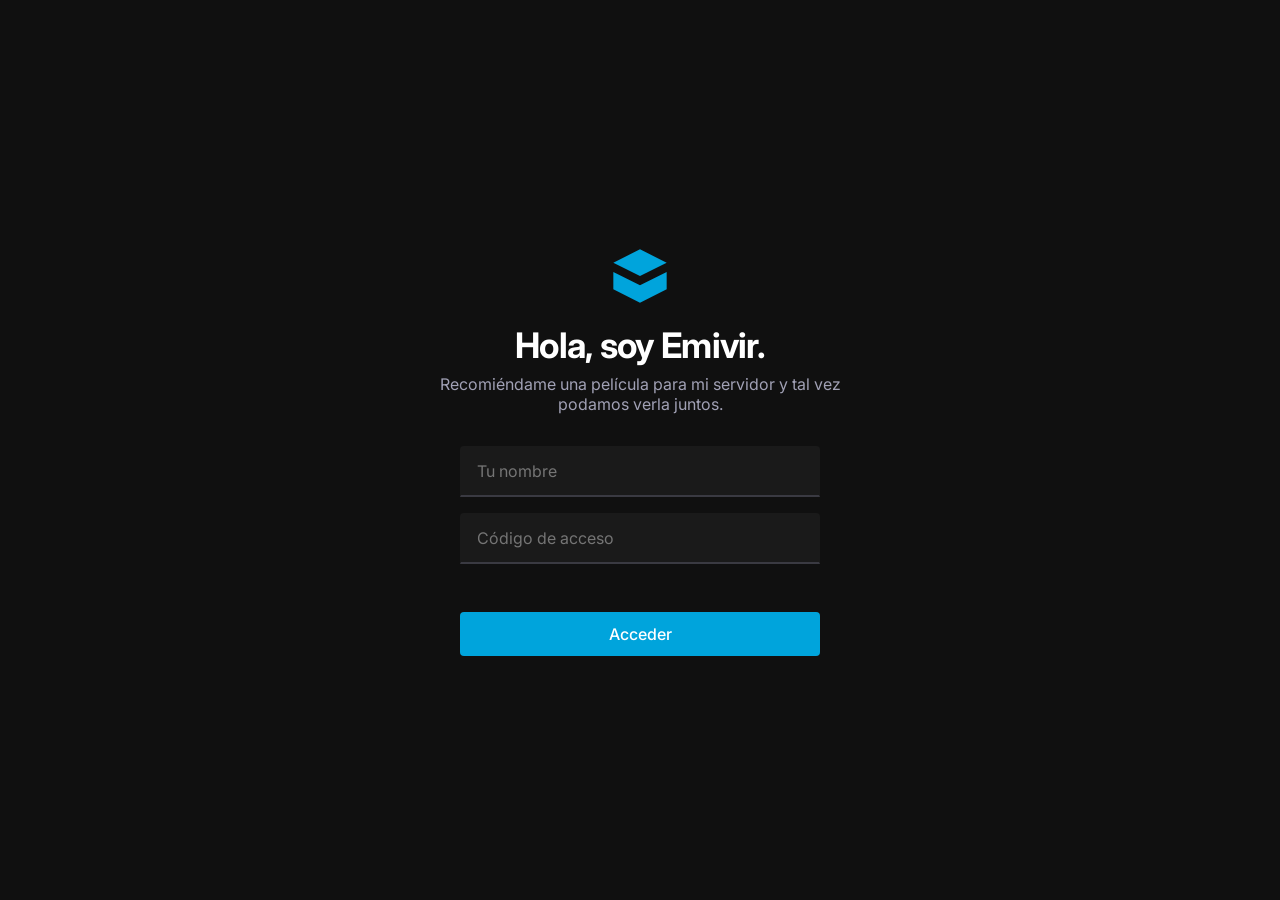
==== commit e9cc954c: "asd" ====
--- a/index.html
+++ b/index.html
@@ -20,18 +20,18 @@
         <div class="brand-logo">
           <svg viewBox="0 0 24 24" fill="currentColor" class="logo-icon"><path d="M12 2L22 7L12 12L2 7L12 2ZM2 17L12 22L22 17V10.5L12 15.5L2 10.5V17Z"/></svg>
         </div>
-        <h1 class="title">Recomovie</h1>
-        <p class="hint">Conéctate al servidor para recomendar tu película favorita.</p>
+        <h1 class="title">Hola, soy Emivir.</h1>
+        <p class="hint">Recomiéndame una película para mi servidor y tal vez podamos verla juntos.</p>
         
         <div class="field-group">
           <div class="input-wrap">
-            <input type="text" id="input-name" placeholder="Nombre de usuario" autocomplete="off" />
+            <input type="text" id="input-name" placeholder="Tu nombre" autocomplete="off" />
           </div>
           <div class="input-wrap">
             <input type="password" id="input-code" placeholder="Código de acceso" />
           </div>
           <p id="code-error" class="error-msg"></p>
-          <button class="btn-main mt-4" onclick="enterApp()">Iniciar sesión</button>
+          <button class="btn-main mt-4" onclick="enterApp()">Acceder</button>
         </div>
       </div>
     </div>
@@ -59,10 +59,10 @@
 
     <main class="main-content">
       
-      <!-- Buscador tipo Hero -->
+      <!-- Buscador -->
       <div class="hero-search">
         <h1 class="hero-title">Sugerir Película</h1>
-        <p class="hero-subtitle">Busca y selecciona la película que quieres agregar a la lista.</p>
+        <p class="hero-subtitle">Busca y selecciona la película que quieres agregar a mi servidor.</p>
         
         <div class="search-box">
           <svg class="search-icon" viewBox="0 0 24 24" fill="none" stroke="currentColor" stroke-width="2"><circle cx="11" cy="11" r="8"></circle><line x1="21" y1="21" x2="16.65" y2="16.65"></line></svg>
@@ -96,7 +96,6 @@
     <div class="modal-backdrop" onclick="cancelConfirm()"></div>
     <div class="modal-content slide-up">
       
-      <!-- Backdrop estilo Jellyfin -->
       <div class="modal-hero">
         <div id="confirm-backdrop" class="modal-hero-bg"></div>
         <div class="modal-hero-gradient"></div>
@@ -110,7 +109,8 @@
         
         <div class="modal-details">
           <h2 class="modal-title" id="confirm-title"></h2>
-          <div class="modal-meta" id="confirm-meta"></div>
+          <!-- Aquí insertamos todos los detalles dinámicos -->
+          <div class="modal-meta" id="confirm-meta">Cargando detalles...</div>
           
           <div class="confirm-actions mt-4">
             <button class="btn-main" id="confirm-btn" onclick="submitRecommendation()">
--- a/style.css
+++ b/style.css
@@ -3,9 +3,8 @@
 ────────────────────────────────────────────── */
 
 :root {
-  /* Paleta Jellyfin Oscura */
-  --bg-color: #101014;
-  --surface-color: #1c1c22;
+  --bg-color: #101010;
+  --surface-color: #1a1a1a;
   --surface-hover: #25252b;
   --primary-color: #00a4dc;
   --primary-hover: #008cc2;
@@ -15,9 +14,8 @@
   --success-color: #00e676;
   
   --font-main: 'Inter', system-ui, sans-serif;
-  --radius-lg: 12px;
-  --radius-md: 8px;
-  --radius-sm: 6px;
+  --radius-md: 4px; /* Más cuadrado y plano */
+  --radius-sm: 4px;
   
   --transition: 0.2s ease-in-out;
 }
@@ -41,7 +39,6 @@
 .mt-4 { margin-top: 1rem; }
 .hidden { display: none !important; }
 
-/* Scrollbar plano */
 ::-webkit-scrollbar { width: 10px; }
 ::-webkit-scrollbar-track { background: var(--bg-color); }
 ::-webkit-scrollbar-thumb { background: #3a3a42; border-radius: 10px; border: 2px solid var(--bg-color); }
@@ -50,17 +47,16 @@
 /* ─────────────────────────────────────────────
    COMPONENTES GLOBALES
 ────────────────────────────────────────────── */
-.title { font-size: 2.5rem; font-weight: 700; margin-bottom: 0.5rem; letter-spacing: -0.02em; }
+.title { font-size: 2.2rem; font-weight: 700; margin-bottom: 0.5rem; letter-spacing: -0.02em; }
 .hint { font-size: 1rem; color: var(--text-muted); margin-bottom: 2rem; }
 
-/* Botones */
 .btn-main {
   width: 100%;
   padding: 12px 20px;
   background-color: var(--primary-color);
   color: #fff;
   border: none;
-  border-radius: var(--radius-sm);
+  border-radius: var(--radius-md);
   font-family: var(--font-main);
   font-size: 1rem;
   font-weight: 500;
@@ -94,7 +90,7 @@
   background-color: var(--surface-color);
   border: 1px solid transparent;
   border-bottom: 2px solid #3a3a42;
-  border-radius: var(--radius-sm) var(--radius-sm) 0 0;
+  border-radius: var(--radius-md) var(--radius-md) 0 0;
   color: var(--text-main);
   font-family: var(--font-main);
   font-size: 1rem;
@@ -121,8 +117,7 @@
 }
 
 .login-box, .success-box {
-  width: 100%;
-  max-width: 420px;
+  width: 100%; max-width: 420px;
   display: flex; flex-direction: column; align-items: center;
 }
 
@@ -157,15 +152,11 @@
 }
 
 /* ─────────────────────────────────────────────
-   BUSCADOR Y CONTENIDO (Main Content)
+   BUSCADOR Y CONTENIDO
 ────────────────────────────────────────────── */
 .main-content { padding: 2rem 2.5rem; width: 100%; flex: 1; }
 
-.hero-search {
-  max-width: 600px;
-  margin: 2rem auto 4rem;
-  text-align: center;
-}
+.hero-search { max-width: 600px; margin: 2rem auto 4rem; text-align: center; }
 .hero-title { font-size: 2rem; font-weight: 600; margin-bottom: 0.5rem; }
 .hero-subtitle { color: var(--text-muted); margin-bottom: 2rem; font-size: 1.05rem; }
 
@@ -196,7 +187,6 @@
   border-radius: 50%; animation: spin 0.6s linear infinite; display: none;
 }
 .spinner.active { display: block; }
-/* Si el spinner está activo, ocultamos la X */
 .spinner.active ~ .clear-btn { display: none !important; }
 
 /* ─────────────────────────────────────────────
@@ -219,17 +209,28 @@
 .jf-card {
   display: flex; flex-direction: column;
   cursor: pointer; text-decoration: none;
+  background: transparent;
   transition: transform var(--transition);
 }
 .jf-card:hover { transform: scale(1.03); }
-.jf-card.already { opacity: 0.3; pointer-events: none; filter: grayscale(0.8); }
+
+/* Reflejos de Me gustó / No me gustó */
+.reflection-liked::after {
+  content: ''; position: absolute; inset: 0;
+  background: linear-gradient(135deg, rgba(0,230,118,0.25) 0%, transparent 60%);
+  pointer-events: none; z-index: 5;
+}
+.reflection-disliked::after {
+  content: ''; position: absolute; inset: 0;
+  background: linear-gradient(135deg, rgba(255,59,59,0.25) 0%, transparent 60%);
+  pointer-events: none; z-index: 5;
+}
 
 .jf-poster-wrap {
   width: 100%; aspect-ratio: 2/3; 
   background-color: var(--surface-color);
-  border-radius: var(--radius-sm);
+  border-radius: var(--radius-md);
   overflow: hidden; position: relative;
-  box-shadow: 0 4px 10px rgba(0,0,0,0.5);
 }
 .jf-poster-wrap img { width: 100%; height: 100%; object-fit: cover; }
 .jf-poster-ph {
@@ -237,30 +238,70 @@
   font-size: 3rem; color: #3a3a42;
 }
 
-.jf-card-info { padding-top: 0.75rem; text-align: center; }
+.jf-card-info { padding-top: 0.5rem; text-align: center; }
 .jf-card-title { font-size: 0.95rem; font-weight: 500; white-space: nowrap; overflow: hidden; text-overflow: ellipsis; color: var(--text-main); }
 .jf-card-meta { font-size: 0.85rem; color: var(--text-muted); margin-top: 2px; }
 
 .badge-added {
-  position: absolute; top: 8px; right: 8px;
+  position: absolute; top: 8px; right: 8px; z-index: 10;
   background-color: rgba(0,0,0,0.8); color: var(--primary-color);
-  font-size: 0.7rem; font-weight: 600; padding: 4px 8px; border-radius: 4px;
-}
-
-/* ─────────────────────────────────────────────
-   MODAL DE CONFIRMACIÓN (Estilo Detalle Item)
-────────────────────────────────────────────── */
-.modal-overlay { 
-  position: fixed; inset: 0; z-index: 100; 
-  display: flex; align-items: center; justify-content: center;
-}
+  font-size: 0.7rem; font-weight: 600; padding: 4px 8px; border-radius: var(--radius-sm);
+}
+
+/* ─────────────────────────────────────────────
+   PANEL PROPIETARIO & HOVER ACTIONS
+────────────────────────────────────────────── */
+/* Acciones flotantes en Hover (Panel) */
+.panel-poster-hover {
+  position: absolute; inset: 0;
+  background: rgba(0,0,0,0.6);
+  display: flex; align-items: center; justify-content: center; gap: 15px;
+  opacity: 0; transition: opacity var(--transition); z-index: 10;
+}
+.jf-poster-wrap:hover .panel-poster-hover { opacity: 1; }
+
+.hover-action-btn {
+  background: rgba(255,255,255,0.1); border: none; color: #fff;
+  width: 45px; height: 45px; border-radius: 50%; font-size: 1.2rem;
+  cursor: pointer; display: flex; align-items: center; justify-content: center;
+  transition: all var(--transition); backdrop-filter: blur(4px);
+}
+.hover-action-btn:hover { background: rgba(255,255,255,0.3); transform: scale(1.1); }
+.hover-action-btn.active-like { background: var(--success-color); color: #000; }
+.hover-action-btn.active-bad { background: var(--error-color); color: #fff; }
+
+/* Botón único de descargada */
+.btn-download {
+  width: 100%; margin-top: 10px;
+  padding: 8px; background-color: var(--surface-color); color: var(--text-muted);
+  border: none; border-radius: var(--radius-md); font-size: 0.85rem; font-weight: 500;
+  cursor: pointer; transition: all var(--transition);
+}
+.btn-download:hover { background-color: var(--surface-hover); color: var(--text-main); }
+.btn-download.active-dl { background-color: var(--primary-color); color: #fff; }
+
+.panel-header { display: flex; flex-direction: column; gap: 1.5rem; }
+@media (min-width: 768px) { .panel-header { flex-direction: row; align-items: flex-end; justify-content: space-between; } }
+
+.filters-bar { display: flex; gap: 0.5rem; overflow-x: auto; padding-bottom: 0.5rem; }
+.filter-btn { 
+  background-color: var(--surface-color); color: var(--text-main); 
+  border: none; padding: 8px 16px; border-radius: 50px; 
+  font-size: 0.9rem; font-weight: 500; cursor: pointer; white-space: nowrap; transition: all var(--transition); 
+}
+.filter-btn:hover { background-color: var(--surface-hover); }
+.filter-btn.active { background-color: var(--primary-color); color: #fff; }
+
+.rec-footer { margin-top: 4px; font-size: 0.8rem; color: var(--text-muted); text-align: center; }
+
+/* ─────────────────────────────────────────────
+   MODAL DE CONFIRMACIÓN
+────────────────────────────────────────────── */
+.modal-overlay { position: fixed; inset: 0; z-index: 100; display: flex; align-items: center; justify-content: center; }
 .modal-backdrop { position: absolute; inset: 0; background: rgba(0,0,0,0.85); }
 .modal-content {
-  position: relative; z-index: 101; 
-  width: 100%; height: 100%;
-  background-color: var(--bg-color);
-  overflow-y: auto; overflow-x: hidden;
-  display: flex; flex-direction: column;
+  position: relative; z-index: 101; width: 100%; height: 100%;
+  background-color: var(--bg-color); overflow-y: auto; overflow-x: hidden; display: flex; flex-direction: column;
 }
 @media (min-width: 900px) {
   .modal-overlay { padding: 2rem; }
@@ -268,16 +309,11 @@
 }
 
 .modal-hero { position: relative; width: 100%; height: 35vh; min-height: 250px; background-color: var(--surface-color); }
-.modal-hero-bg { width: 100%; height: 100%; background-size: cover; background-position: center 20%; opacity: 0.5; }
-.modal-hero-gradient { 
-  position: absolute; inset: 0; 
-  background: linear-gradient(to top, var(--bg-color) 0%, transparent 100%);
-}
+.modal-hero-bg { width: 100%; height: 100%; background-size: cover; background-position: center 20%; opacity: 0.4; }
+.modal-hero-gradient { position: absolute; inset: 0; background: linear-gradient(to top, var(--bg-color) 0%, transparent 100%); }
 .modal-close { 
-  position: absolute; top: 1.5rem; right: 1.5rem; 
-  background: rgba(0,0,0,0.5); border: none; color: #fff; 
-  width: 40px; height: 40px; border-radius: 50%; cursor: pointer; 
-  display: flex; align-items: center; justify-content: center; font-size: 1.2rem;
+  position: absolute; top: 1.5rem; right: 1.5rem; background: rgba(0,0,0,0.5); border: none; color: #fff; 
+  width: 40px; height: 40px; border-radius: 50%; cursor: pointer; display: flex; align-items: center; justify-content: center; font-size: 1.2rem;
   transition: background var(--transition);
 }
 .modal-close:hover { background: rgba(255,255,255,0.2); }
@@ -286,14 +322,10 @@
   display: flex; flex-direction: column; padding: 0 2.5rem 3rem;
   margin-top: -80px; position: relative; z-index: 10; gap: 2rem;
 }
-@media (min-width: 768px) {
-  .modal-body { flex-direction: row; margin-top: -120px; }
-}
+@media (min-width: 768px) { .modal-body { flex-direction: row; margin-top: -120px; } }
 
 .modal-poster-wrap { 
-  flex-shrink: 0; width: 160px; aspect-ratio: 2/3; 
-  border-radius: var(--radius-sm); overflow: hidden; box-shadow: 0 8px 24px rgba(0,0,0,0.6);
-  background-color: var(--surface-color);
+  flex-shrink: 0; width: 160px; aspect-ratio: 2/3; border-radius: var(--radius-sm); overflow: hidden; box-shadow: 0 8px 24px rgba(0,0,0,0.6); background-color: var(--surface-color);
 }
 @media (min-width: 768px) { .modal-poster-wrap { width: 220px; } }
 .modal-poster { width: 100%; height: 100%; object-fit: cover; }
@@ -306,35 +338,6 @@
 
 /* Success */
 .success-icon { color: var(--success-color); margin-bottom: 1rem; }
-
-/* ─────────────────────────────────────────────
-   PANEL PROPIETARIO
-────────────────────────────────────────────── */
-.panel-header { display: flex; flex-direction: column; gap: 1.5rem; }
-@media (min-width: 768px) { .panel-header { flex-direction: row; align-items: flex-end; justify-content: space-between; } }
-
-.filters-bar { display: flex; gap: 0.5rem; overflow-x: auto; padding-bottom: 0.5rem; }
-.filter-btn { 
-  background-color: var(--surface-color); color: var(--text-main); 
-  border: none; padding: 8px 16px; border-radius: 50px; 
-  font-size: 0.9rem; font-weight: 500; cursor: pointer; white-space: nowrap; transition: all var(--transition); 
-}
-.filter-btn:hover { background-color: var(--surface-hover); }
-.filter-btn.active { background-color: var(--primary-color); color: #fff; }
-
-.rec-footer { margin-top: 8px; font-size: 0.8rem; color: var(--text-muted); }
-.rec-actions { display: flex; gap: 4px; margin-top: 8px; }
-
-.action-btn { 
-  flex: 1; background-color: var(--surface-color); border: none; padding: 6px; 
-  border-radius: var(--radius-sm); color: var(--text-muted); cursor: pointer; 
-  font-size: 0.8rem; transition: all 0.2s; display: flex; align-items: center; justify-content: center; gap: 4px;
-}
-.action-btn:hover { background-color: var(--surface-hover); color: var(--text-main); }
-.action-btn.active-dl { background-color: rgba(234, 179, 8, 0.2); color: #eab308; }
-.action-btn.active-like { background-color: rgba(0, 230, 118, 0.2); color: var(--success-color); }
-.action-btn.active-bad { background-color: rgba(255, 59, 59, 0.2); color: var(--error-color); }
-
 .empty-state { text-align: center; padding: 4rem 1rem; color: var(--text-muted); grid-column: 1/-1; font-size: 1.1rem; }
 
 /* Animaciones */
